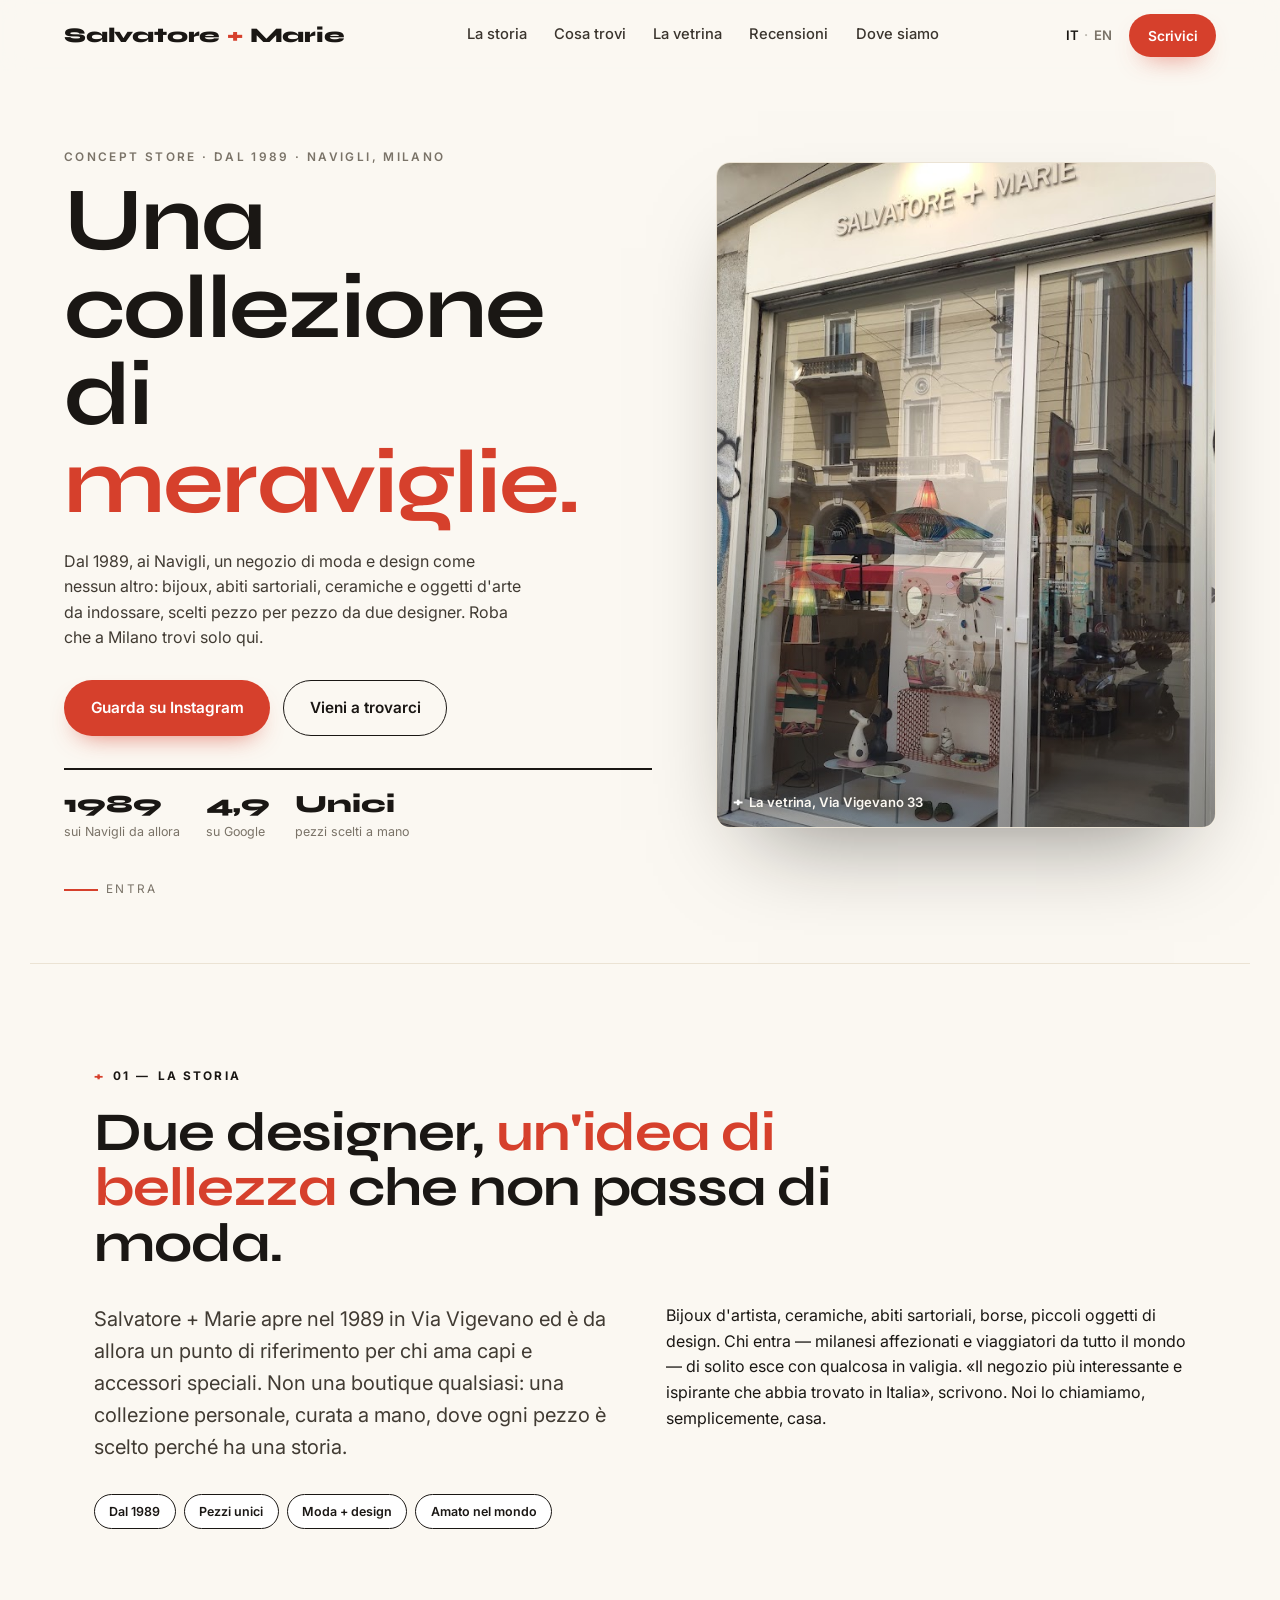
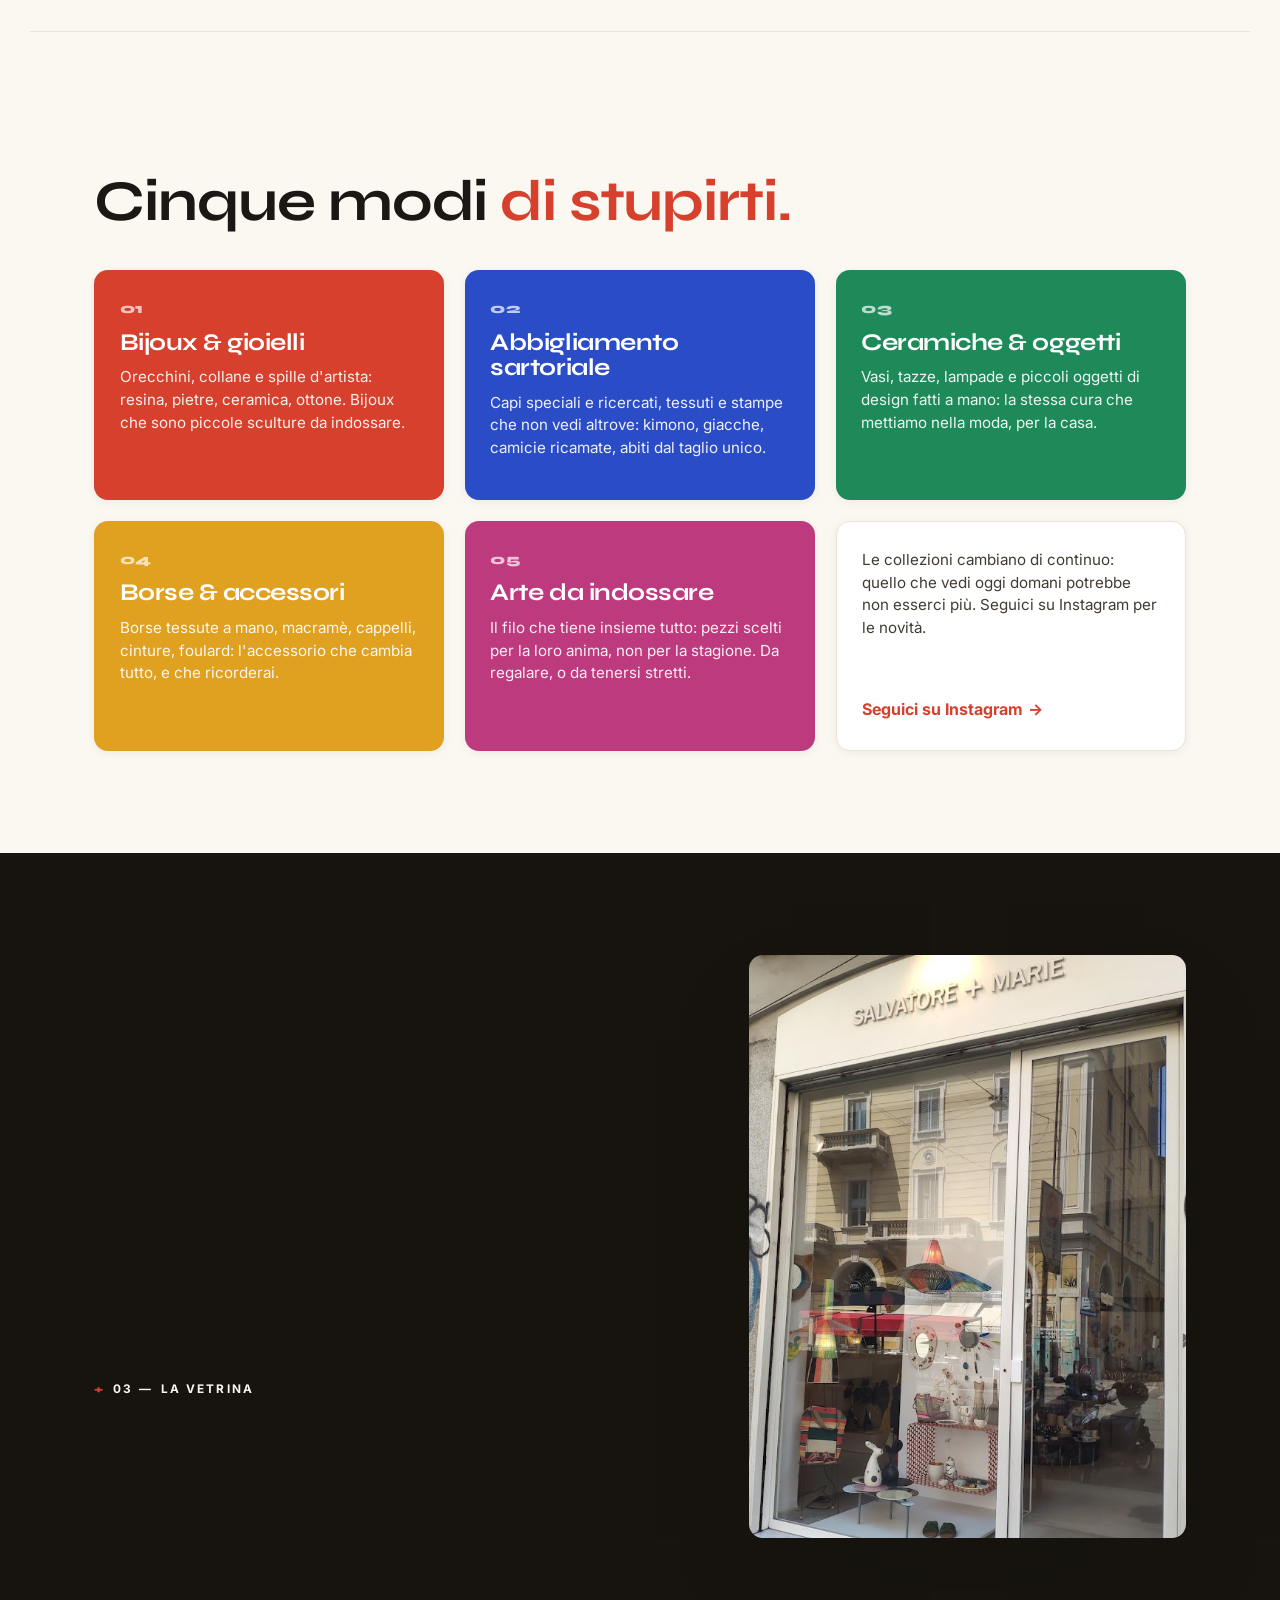
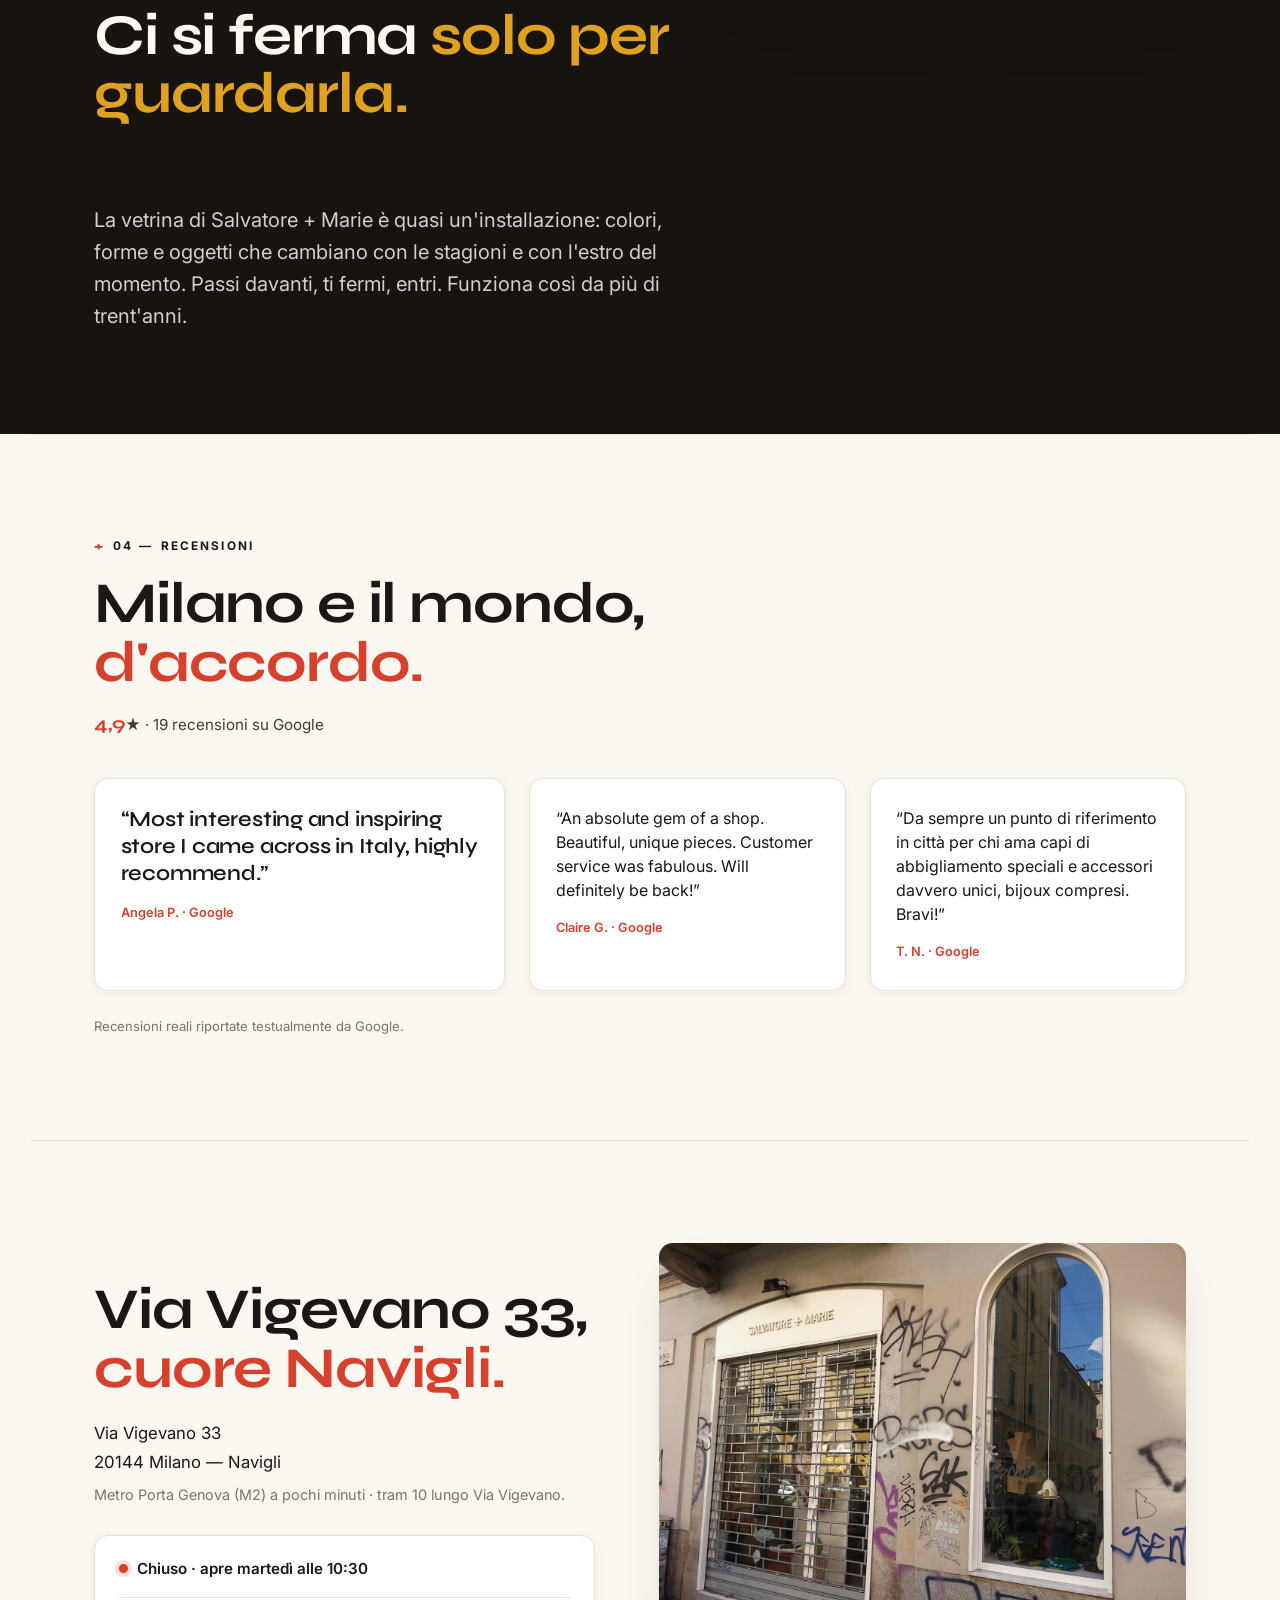
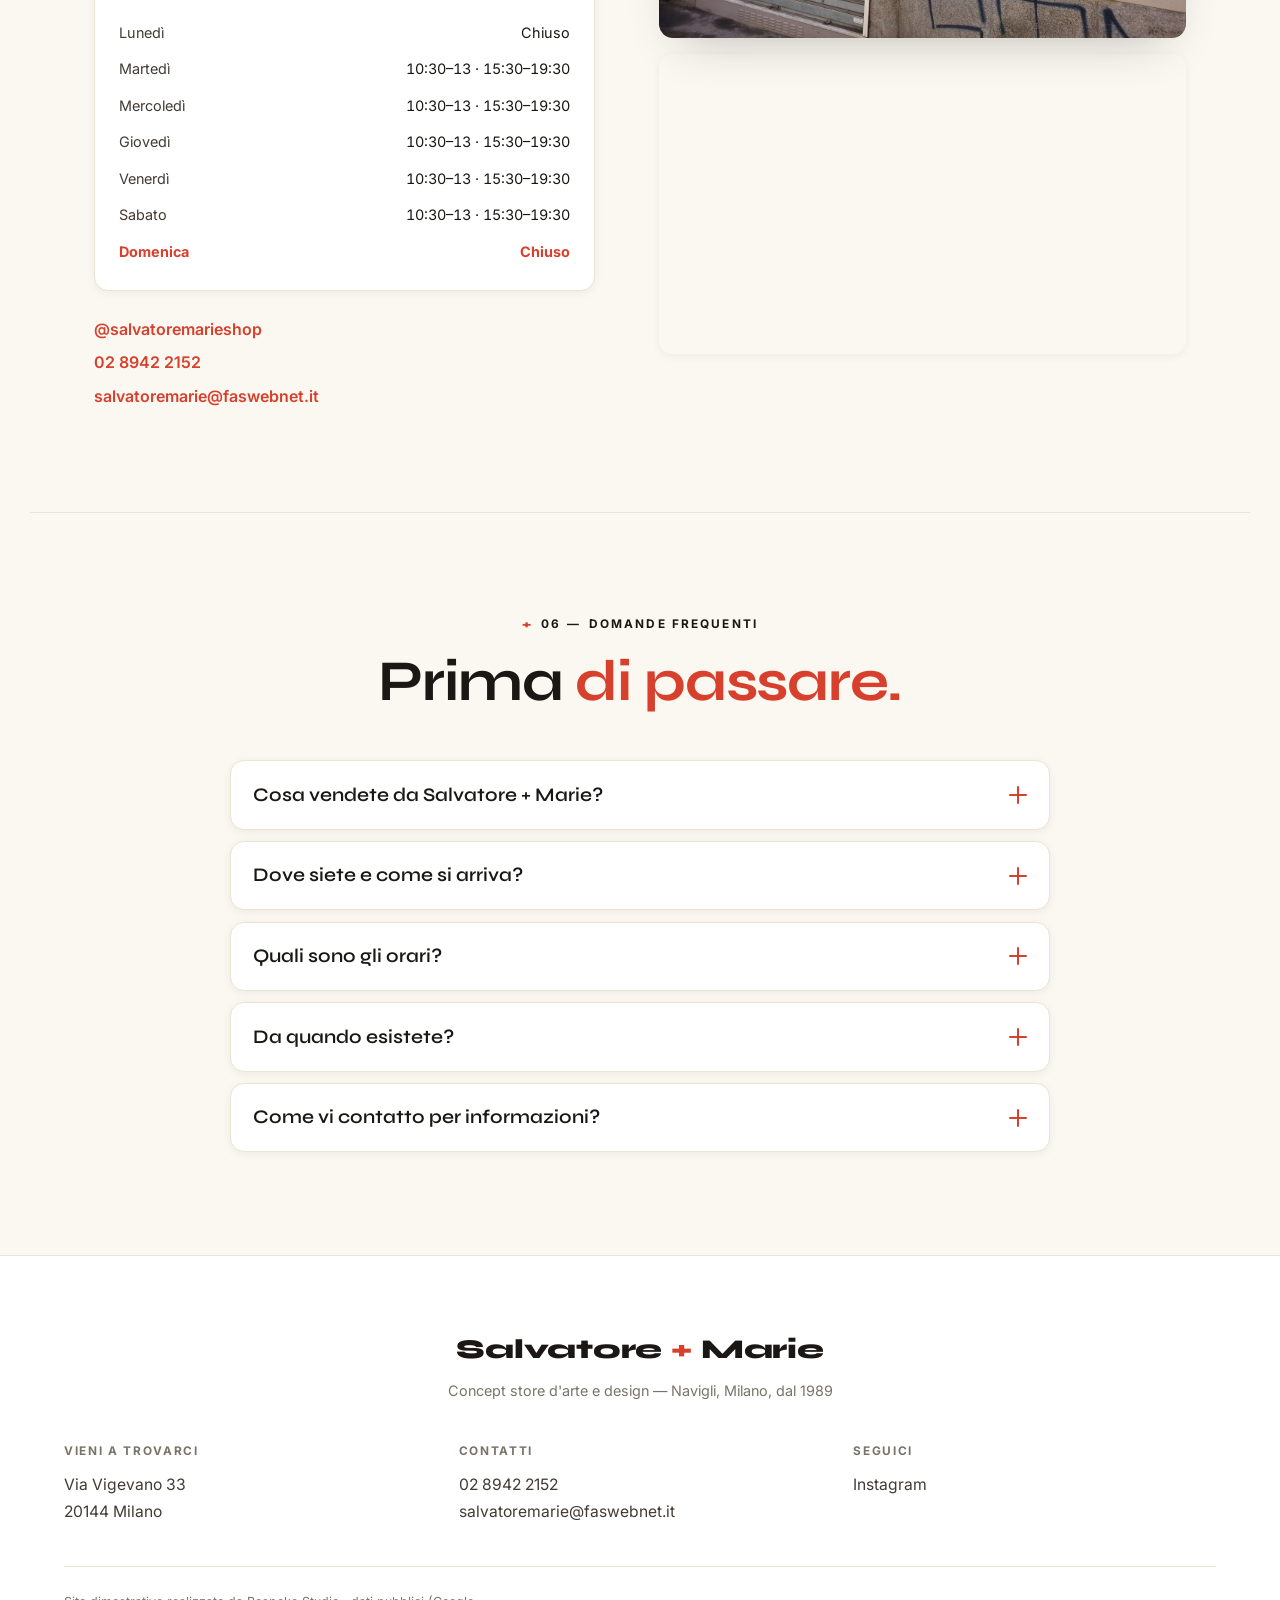
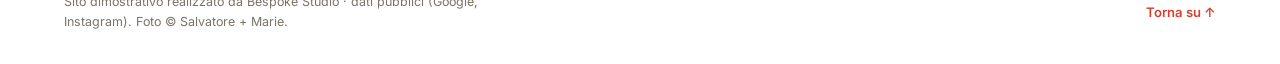
==== index.html @ 1cb835bd "Salvatore + Marie — sito vetrina 'Una collezione di meraviglie' Concept store d'arte e design ai Nav" ====
<!DOCTYPE html>
<html lang="it" class="no-js">
<head>
<meta charset="utf-8">
<meta name="viewport" content="width=device-width, initial-scale=1">
<title>Salvatore + Marie — Concept store d'arte e design ai Navigli, Milano dal 1989</title>
<meta name="description" content="Salvatore + Marie: dal 1989 il concept store dei Navigli, in Via Vigevano 33 a Milano. Bijoux, abbigliamento sartoriale, ceramiche, borse e oggetti d'arte da indossare, scelti da due designer. 4,9★ su Google. Vieni a trovarci.">
<meta name="theme-color" content="#D6402C">
<link rel="canonical" href="https://rotenzark.github.io/salvatore-marie/">

<meta property="og:type" content="business.business">
<meta property="og:site_name" content="Salvatore + Marie">
<meta property="og:title" content="Salvatore + Marie — una collezione di meraviglie, dal 1989">
<meta property="og:description" content="Concept store d'arte e design ai Navigli di Milano. Bijoux, abbigliamento, ceramiche e oggetti da indossare, scelti da due designer.">
<meta property="og:locale" content="it_IT">
<meta property="og:url" content="https://rotenzark.github.io/salvatore-marie/">
<meta property="og:image" content="https://rotenzark.github.io/salvatore-marie/img/og-image.jpg">
<meta property="og:image:width" content="1200">
<meta property="og:image:height" content="630">
<meta name="twitter:card" content="summary_large_image">
<meta name="twitter:title" content="Salvatore + Marie — una collezione di meraviglie, dal 1989">
<meta name="twitter:description" content="Concept store d'arte e design ai Navigli di Milano. Bijoux, abbigliamento, ceramiche e oggetti da indossare.">
<meta name="twitter:image" content="https://rotenzark.github.io/salvatore-marie/img/og-image.jpg">

<link rel="icon" href="favicon.svg" type="image/svg+xml">
<link rel="icon" href="favicon-32.png" sizes="32x32" type="image/png">
<link rel="apple-touch-icon" href="apple-touch-icon.png">

<link rel="preconnect" href="https://fonts.googleapis.com">
<link rel="preconnect" href="https://fonts.gstatic.com" crossorigin>
<link href="https://fonts.googleapis.com/css2?family=Syne:wght@500;600;700;800&family=Inter:wght@400;500;600;700&display=swap" rel="stylesheet">

<link rel="stylesheet" href="css/styles.css?v=1">
<script>document.documentElement.className = document.documentElement.className.replace('no-js','js');</script>

<script type="application/ld+json">
{
  "@context": "https://schema.org",
  "@type": "Store",
  "name": "Salvatore + Marie",
  "description": "Concept store d'arte e design ai Navigli di Milano dal 1989: bijoux, abbigliamento sartoriale, ceramiche, borse e oggetti d'arte da indossare.",
  "image": "https://rotenzark.github.io/salvatore-marie/img/og-image.jpg",
  "url": "https://rotenzark.github.io/salvatore-marie/",
  "telephone": "+39 02 8942 2152",
  "email": "salvatoremarie@faswebnet.it",
  "priceRange": "€€-€€€",
  "foundingDate": "1989",
  "address": {
    "@type": "PostalAddress",
    "streetAddress": "Via Vigevano 33",
    "addressLocality": "Milano",
    "postalCode": "20144",
    "addressCountry": "IT"
  },
  "geo": { "@type": "GeoCoordinates", "latitude": 45.4529928, "longitude": 9.1721063 },
  "areaServed": "Navigli, Milano",
  "sameAs": ["https://www.instagram.com/salvatoremarieshop/"],
  "aggregateRating": { "@type": "AggregateRating", "ratingValue": "4.9", "reviewCount": "19", "bestRating": "5" },
  "openingHoursSpecification": [
    { "@type": "OpeningHoursSpecification", "dayOfWeek": ["Tuesday","Wednesday","Thursday","Friday","Saturday"], "opens": "10:30", "closes": "13:00" },
    { "@type": "OpeningHoursSpecification", "dayOfWeek": ["Tuesday","Wednesday","Thursday","Friday","Saturday"], "opens": "15:30", "closes": "19:30" }
  ]
}
</script>
<script type="application/ld+json">
{
  "@context": "https://schema.org",
  "@type": "FAQPage",
  "mainEntity": [
    { "@type": "Question", "name": "Cosa vendete da Salvatore + Marie?", "acceptedAnswer": { "@type": "Answer", "text": "Bijoux e gioielli artigianali, abbigliamento sartoriale, ceramiche e oggetti di design, borse e accessori: pezzi speciali e unici, scelti da due designer. Un negozio di moda e design, non una catena." } },
    { "@type": "Question", "name": "Dove siete e come si arriva?", "acceptedAnswer": { "@type": "Answer", "text": "Via Vigevano 33, ai Navigli (20144 Milano). Metro Porta Genova (M2) a pochi minuti e tram 10 lungo Via Vigevano." } },
    { "@type": "Question", "name": "Quali sono gli orari?", "acceptedAnswer": { "@type": "Answer", "text": "Da martedì a sabato: 10:30–13:00 e 15:30–19:30. Lunedì e domenica chiuso." } },
    { "@type": "Question", "name": "Da quando esistete?", "acceptedAnswer": { "@type": "Answer", "text": "Dal 1989: siamo un punto di riferimento dei Navigli per chi cerca capi e accessori davvero unici." } },
    { "@type": "Question", "name": "Come vi contatto per informazioni?", "acceptedAnswer": { "@type": "Answer", "text": "Il modo più veloce è scriverci in DM su Instagram (@salvatoremarieshop). Puoi anche chiamarci allo 02 8942 2152 negli orari di apertura o scrivere a salvatoremarie@faswebnet.it." } }
  ]
}
</script>
</head>
<body>

<!-- ░░ INTRO ░░ -->
<div id="intro" aria-hidden="true">
  <div class="intro__bloom"></div>
  <div class="intro__mark">
    <span class="intro__plus">+</span>
    <span class="intro__word">Salvatore <span>+</span> Marie</span>
    <span class="intro__tag">dal 1989 · Navigli</span>
  </div>
</div>

<!-- ░░ HEADER ░░ -->
<header class="site-head" id="top">
  <a class="brand" href="#top" aria-label="Salvatore + Marie — home">
    <span class="brand__word">Salvatore <span class="plus">+</span> Marie</span>
  </a>
  <nav class="nav" aria-label="Navigazione principale">
    <a href="#storia" data-i18n="nav.story">La storia</a>
    <a href="#trovi" data-i18n="nav.find">Cosa trovi</a>
    <a href="#vetrina" data-i18n="nav.window">La vetrina</a>
    <a href="#recensioni" data-i18n="nav.reviews">Recensioni</a>
    <a href="#dove" data-i18n="nav.where">Dove siamo</a>
  </nav>
  <div class="head-actions">
    <button class="lang" id="lang" type="button" aria-label="Cambia lingua / Switch language">
      <span class="lang__it is-on">IT</span><span class="lang__sep">·</span><span class="lang__en">EN</span>
    </button>
    <a class="btn btn--solid btn--sm" href="https://www.instagram.com/salvatoremarieshop/" target="_blank" rel="noopener" data-i18n="cta.dm">Scrivici</a>
    <button class="burger" id="burger" type="button" aria-label="Apri menu" aria-expanded="false" aria-controls="mobile-nav"><span></span><span></span></button>
  </div>
</header>

<div class="mobile-nav" id="mobile-nav" hidden>
  <a href="#storia" data-i18n="nav.story">La storia</a>
  <a href="#trovi" data-i18n="nav.find">Cosa trovi</a>
  <a href="#vetrina" data-i18n="nav.window">La vetrina</a>
  <a href="#recensioni" data-i18n="nav.reviews">Recensioni</a>
  <a href="#dove" data-i18n="nav.where">Dove siamo</a>
  <a href="#faq" data-i18n="nav.faq">Domande frequenti</a>
  <a class="btn btn--solid" href="https://www.instagram.com/salvatoremarieshop/" target="_blank" rel="noopener" data-i18n="cta.dmFull">Scrivici in DM</a>
</div>

<main>
  <!-- ░░ HERO ░░ -->
  <section class="hero" id="hero">
    <div class="hero__inner">
      <div class="hero__copy">
        <p class="eyebrow reveal"><span data-i18n="hero.eyebrow">Concept store · dal 1989 · Navigli, Milano</span></p>
        <h1 class="hero__title reveal">
          <span data-i18n="hero.t1">Una collezione</span><br>
          <span data-i18n="hero.t2">di</span> <em data-i18n="hero.t3">meraviglie.</em>
        </h1>
        <p class="hero__lead reveal" data-i18n="hero.lead">Dal 1989, ai Navigli, un negozio di moda e design come nessun altro: bijoux, abiti sartoriali, ceramiche e oggetti d'arte da indossare, scelti pezzo per pezzo da due designer. Roba che a Milano trovi solo qui.</p>
        <div class="hero__cta reveal">
          <a class="btn btn--solid" href="https://www.instagram.com/salvatoremarieshop/" target="_blank" rel="noopener" data-i18n="cta.instagram">Guarda su Instagram</a>
          <a class="btn btn--ghost" href="#dove" data-i18n="cta.visit">Vieni a trovarci</a>
        </div>
        <ul class="hero__meta reveal">
          <li><strong>1989</strong><span data-i18n="hero.m1">sui Navigli da allora</span></li>
          <li><strong>4,9</strong><span data-i18n="hero.m2">su Google</span></li>
          <li><strong data-i18n="hero.m3s">Unici</strong><span data-i18n="hero.m3">pezzi scelti a mano</span></li>
        </ul>
      </div>
      <figure class="hero__figure reveal">
        <img src="img/shop/vetrina.jpg" width="602" height="1024" alt="La vetrina di Salvatore + Marie: paralumi arcobaleno, ceramiche, borse e oggetti colorati" fetchpriority="high">
        <figcaption class="hero__tag" aria-hidden="true"><span class="plus">+</span> <span data-i18n="hero.cap">La vetrina, Via Vigevano 33</span></figcaption>
      </figure>
    </div>
    <a class="hero__scroll" href="#storia" aria-hidden="true"><span data-i18n="hero.scroll">Entra</span></a>
  </section>

  <!-- ░░ STORIA ░░ -->
  <section class="story" id="storia">
    <p class="section-index reveal"><span class="plus">+</span> 01 — <span data-i18n="story.kicker">La storia</span></p>
    <h2 class="story__big reveal"><span data-i18n="story.t1">Due designer,</span> <em data-i18n="story.t2">un'idea di bellezza</em> <span data-i18n="story.t3">che non passa di moda.</span></h2>
    <div class="story__cols">
      <p class="reveal lead" data-i18n="story.p1">Salvatore + Marie apre nel 1989 in Via Vigevano ed è da allora un punto di riferimento per chi ama capi e accessori speciali. Non una boutique qualsiasi: una collezione personale, curata a mano, dove ogni pezzo è scelto perché ha una storia.</p>
      <p class="reveal" data-i18n="story.p2">Bijoux d'artista, ceramiche, abiti sartoriali, borse, piccoli oggetti di design. Chi entra — milanesi affezionati e viaggiatori da tutto il mondo — di solito esce con qualcosa in valigia. «Il negozio più interessante e ispirante che abbia trovato in Italia», scrivono. Noi lo chiamiamo, semplicemente, casa.</p>
    </div>
    <ul class="badges reveal">
      <li data-i18n="story.b1">Dal 1989</li>
      <li data-i18n="story.b2">Pezzi unici</li>
      <li data-i18n="story.b3">Moda + design</li>
      <li data-i18n="story.b4">Amato nel mondo</li>
    </ul>
  </section>

  <!-- ░░ COSA TROVI ░░ -->
  <section class="find" id="trovi">
    <div class="find__head">
      <p class="section-index reveal"><span class="plus">+</span> 02 — <span data-i18n="find.kicker">Cosa trovi</span></p>
      <h2 class="reveal"><span data-i18n="find.t1">Cinque modi</span> <em data-i18n="find.t2">di stupirti.</em></h2>
    </div>
    <div class="cards">
      <article class="card card--red reveal"><span class="card__no">01</span><h3 data-i18n="find.c1t">Bijoux &amp; gioielli</h3><p data-i18n="find.c1d">Orecchini, collane e spille d'artista: resina, pietre, ceramica, ottone. Bijoux che sono piccole sculture da indossare.</p></article>
      <article class="card card--cobalt reveal"><span class="card__no">02</span><h3 data-i18n="find.c2t">Abbigliamento sartoriale</h3><p data-i18n="find.c2d">Capi speciali e ricercati, tessuti e stampe che non vedi altrove: kimono, giacche, camicie ricamate, abiti dal taglio unico.</p></article>
      <article class="card card--emerald reveal"><span class="card__no">03</span><h3 data-i18n="find.c3t">Ceramiche &amp; oggetti</h3><p data-i18n="find.c3d">Vasi, tazze, lampade e piccoli oggetti di design fatti a mano: la stessa cura che mettiamo nella moda, per la casa.</p></article>
      <article class="card card--marigold reveal"><span class="card__no">04</span><h3 data-i18n="find.c4t">Borse &amp; accessori</h3><p data-i18n="find.c4d">Borse tessute a mano, macramè, cappelli, cinture, foulard: l'accessorio che cambia tutto, e che ricorderai.</p></article>
      <article class="card card--magenta reveal"><span class="card__no">05</span><h3 data-i18n="find.c5t">Arte da indossare</h3><p data-i18n="find.c5d">Il filo che tiene insieme tutto: pezzi scelti per la loro anima, non per la stagione. Da regalare, o da tenersi stretti.</p></article>
      <article class="card card--note reveal"><p data-i18n="find.note">Le collezioni cambiano di continuo: quello che vedi oggi domani potrebbe non esserci più. Seguici su Instagram per le novità.</p><a class="card__link" href="https://www.instagram.com/salvatoremarieshop/" target="_blank" rel="noopener"><span data-i18n="find.follow">Seguici su Instagram</span> <span aria-hidden="true">→</span></a></article>
    </div>
  </section>

  <!-- ░░ LA VETRINA ░░ -->
  <section class="window" id="vetrina">
    <div class="window__inner">
      <div class="window__glow" aria-hidden="true"></div>
      <p class="section-index on-dark reveal"><span class="plus">+</span> 03 — <span data-i18n="win.kicker">La vetrina</span></p>
      <h2 class="reveal"><span data-i18n="win.t1">Ci si ferma</span> <em data-i18n="win.t2">solo per guardarla.</em></h2>
      <p class="reveal lead" data-i18n="win.lead">La vetrina di Salvatore + Marie è quasi un'installazione: colori, forme e oggetti che cambiano con le stagioni e con l'estro del momento. Passi davanti, ti fermi, entri. Funziona così da più di trent'anni.</p>
      <figure class="window__figure reveal">
        <img src="img/shop/vetrina.jpg" width="602" height="1024" alt="La vetrina colorata di Salvatore + Marie con paralumi, ceramiche e borse" loading="lazy">
      </figure>
    </div>
  </section>

  <!-- ░░ RECENSIONI ░░ -->
  <section class="reviews" id="recensioni">
    <div class="reviews__head">
      <p class="section-index reveal"><span class="plus">+</span> 04 — <span data-i18n="rev.kicker">Recensioni</span></p>
      <h2 class="reveal"><span data-i18n="rev.t1">Milano e il mondo,</span> <em data-i18n="rev.t2">d'accordo.</em></h2>
      <div class="reviews__score reveal"><span class="score"><strong>4,9</strong>★ · <span data-i18n="rev.gg">19 recensioni su Google</span></span></div>
    </div>
    <div class="reviews__grid">
      <blockquote class="rev rev--big reveal"><p data-i18n="rev.1">“Most interesting and inspiring store I came across in Italy, highly recommend.”</p><cite>Angela P. · <span data-i18n="src.google">Google</span></cite></blockquote>
      <blockquote class="rev reveal"><p data-i18n="rev.2">“An absolute gem of a shop. Beautiful, unique pieces. Customer service was fabulous. Will definitely be back!”</p><cite>Claire G. · <span data-i18n="src.google">Google</span></cite></blockquote>
      <blockquote class="rev reveal"><p data-i18n="rev.3">“Da sempre un punto di riferimento in città per chi ama capi di abbigliamento speciali e accessori davvero unici, bijoux compresi. Bravi!”</p><cite>T. N. · <span data-i18n="src.google">Google</span></cite></blockquote>
    </div>
    <p class="reviews__note reveal" data-i18n="rev.note">Recensioni reali riportate testualmente da Google.</p>
  </section>

  <!-- ░░ DOVE / ORARI ░░ -->
  <section class="where" id="dove">
    <div class="where__grid">
      <div class="where__info">
        <p class="section-index reveal"><span class="plus">+</span> 05 — <span data-i18n="where.kicker">Dove siamo</span></p>
        <h2 class="reveal"><span data-i18n="where.t1">Via Vigevano 33,</span> <em data-i18n="where.t2">cuore Navigli.</em></h2>
        <address class="where__addr reveal">
          <span class="addr__line">Via Vigevano 33</span>
          <span class="addr__line">20144 Milano — <span data-i18n="where.zone">Navigli</span></span>
          <span class="addr__line addr__hint" data-i18n="where.metro">Metro Porta Genova (M2) a pochi minuti · tram 10 lungo Via Vigevano.</span>
        </address>
        <div class="hours reveal" id="hours">
          <div class="hours__now" id="hours-now" aria-live="polite"><span class="dot"></span><span id="hours-status" data-i18n="where.checking">Controllo orari…</span></div>
          <table class="hours__table"><tbody>
            <tr data-day="1"><th data-i18n="day.mon">Lunedì</th><td data-i18n="where.closed">Chiuso</td></tr>
            <tr data-day="2"><th data-i18n="day.tue">Martedì</th><td>10:30–13 · 15:30–19:30</td></tr>
            <tr data-day="3"><th data-i18n="day.wed">Mercoledì</th><td>10:30–13 · 15:30–19:30</td></tr>
            <tr data-day="4"><th data-i18n="day.thu">Giovedì</th><td>10:30–13 · 15:30–19:30</td></tr>
            <tr data-day="5"><th data-i18n="day.fri">Venerdì</th><td>10:30–13 · 15:30–19:30</td></tr>
            <tr data-day="6"><th data-i18n="day.sat">Sabato</th><td>10:30–13 · 15:30–19:30</td></tr>
            <tr data-day="0"><th data-i18n="day.sun">Domenica</th><td data-i18n="where.closed">Chiuso</td></tr>
          </tbody></table>
        </div>
        <div class="where__contacts reveal">
          <a href="https://www.instagram.com/salvatoremarieshop/" target="_blank" rel="noopener">@salvatoremarieshop</a>
          <a href="tel:+390289422152">02 8942 2152</a>
          <a href="mailto:salvatoremarie@faswebnet.it">salvatoremarie@faswebnet.it</a>
        </div>
      </div>
      <div class="where__map reveal">
        <figure class="where__facade">
          <img src="img/shop/facciata.jpg" width="1050" height="788" alt="La facciata di Salvatore + Marie in Via Vigevano 33, ai Navigli" loading="lazy">
        </figure>
        <iframe title="Mappa — Salvatore + Marie, Via Vigevano 33, Milano" src="https://www.google.com/maps?q=Via%20Vigevano%2033,%2020144%20Milano&output=embed" loading="lazy" referrerpolicy="no-referrer-when-downgrade"></iframe>
      </div>
    </div>
  </section>

  <!-- ░░ FAQ ░░ -->
  <section class="faq" id="faq">
    <div class="faq__head">
      <p class="section-index reveal"><span class="plus">+</span> 06 — <span data-i18n="faq.kicker">Domande frequenti</span></p>
      <h2 class="reveal"><span data-i18n="faq.t1">Prima</span> <em data-i18n="faq.t2">di passare.</em></h2>
    </div>
    <div class="faq__list">
      <details class="faq__item reveal"><summary><span data-i18n="faq.q1">Cosa vendete da Salvatore + Marie?</span><span class="faq__mark" aria-hidden="true"></span></summary><div class="faq__a"><p data-i18n="faq.a1">Bijoux e gioielli artigianali, abbigliamento sartoriale, ceramiche e oggetti di design, borse e accessori: pezzi speciali e unici, scelti da due designer. Un negozio di moda e design, non una catena.</p></div></details>
      <details class="faq__item reveal"><summary><span data-i18n="faq.q2">Dove siete e come si arriva?</span><span class="faq__mark" aria-hidden="true"></span></summary><div class="faq__a"><p data-i18n="faq.a2">Via Vigevano 33, ai Navigli. Metro Porta Genova (M2) a pochi minuti e tram 10 lungo Via Vigevano.</p></div></details>
      <details class="faq__item reveal"><summary><span data-i18n="faq.q3">Quali sono gli orari?</span><span class="faq__mark" aria-hidden="true"></span></summary><div class="faq__a"><p data-i18n="faq.a3">Da martedì a sabato: 10:30–13:00 e 15:30–19:30. Lunedì e domenica chiuso.</p></div></details>
      <details class="faq__item reveal"><summary><span data-i18n="faq.q4">Da quando esistete?</span><span class="faq__mark" aria-hidden="true"></span></summary><div class="faq__a"><p data-i18n="faq.a4">Dal 1989: siamo un punto di riferimento dei Navigli per chi cerca capi e accessori davvero unici.</p></div></details>
      <details class="faq__item reveal"><summary><span data-i18n="faq.q5">Come vi contatto per informazioni?</span><span class="faq__mark" aria-hidden="true"></span></summary><div class="faq__a"><p data-i18n="faq.a5">Il modo più veloce è scriverci in DM su Instagram (@salvatoremarieshop). Puoi anche chiamarci allo 02 8942 2152 negli orari di apertura o scrivere a salvatoremarie@faswebnet.it.</p></div></details>
    </div>
  </section>
</main>

<!-- ░░ FOOTER ░░ -->
<footer class="site-foot">
  <div class="foot__top">
    <a class="brand brand--foot" href="#top" aria-label="Salvatore + Marie — torna su"><span class="brand__word">Salvatore <span class="plus">+</span> Marie</span></a>
    <p class="foot__tag" data-i18n="foot.tag">Concept store d'arte e design — Navigli, Milano, dal 1989</p>
  </div>
  <div class="foot__cols">
    <div class="foot__col"><h4 data-i18n="foot.visit">Vieni a trovarci</h4><p>Via Vigevano 33<br>20144 Milano</p></div>
    <div class="foot__col"><h4 data-i18n="foot.contact">Contatti</h4><p><a href="tel:+390289422152">02 8942 2152</a><br><a href="mailto:salvatoremarie@faswebnet.it">salvatoremarie@faswebnet.it</a></p></div>
    <div class="foot__col"><h4 data-i18n="foot.follow">Seguici</h4><p><a href="https://www.instagram.com/salvatoremarieshop/" target="_blank" rel="noopener">Instagram</a></p></div>
  </div>
  <div class="foot__base">
    <p data-i18n="foot.demo">Sito dimostrativo realizzato da Bespoke Studio · dati pubblici (Google, Instagram). Foto © Salvatore + Marie.</p>
    <a href="#top" class="foot__up" data-i18n="foot.up">Torna su ↑</a>
  </div>
</footer>

<div class="action-bar" aria-label="Azioni rapide">
  <a href="tel:+390289422152" data-i18n="bar.call">Chiama</a>
  <a href="https://www.instagram.com/salvatoremarieshop/" target="_blank" rel="noopener" data-i18n="bar.ig">Instagram</a>
  <a class="action-bar__book" href="#dove" data-i18n="bar.where">Dove siamo</a>
</div>

<script src="js/main.js?v=1"></script>
</body>
</html>
---- css/styles.css ----
/* ============================================================
   SALVATORE + MARIE — "Una collezione di meraviglie"
   Galleria contemporanea · bianco + rosso brand + multicolore
   Syne / Inter · motivo "+"
   ============================================================ */

*,*::before,*::after{box-sizing:border-box}
html{-webkit-text-size-adjust:100%}
body,h1,h2,h3,h4,p,figure,blockquote,ul,address{margin:0}
ul{list-style:none;padding:0}
a{color:inherit;text-decoration:none}
img{max-width:100%;height:auto;display:block}
button{font:inherit;color:inherit;background:none;border:0;cursor:pointer}
address{font-style:normal}
table{border-collapse:collapse;width:100%}

:root{
  --paper:#FBF8F2;
  --white:#FFFFFF;
  --ink:#1A1714;
  --red:#D6402C;
  --cobalt:#2B4CC7;
  --emerald:#1E8A5A;
  --marigold:#E0A020;
  --magenta:#BE3A7E;
  --night:#17140F;
  --muted:#7A7368;
  --line:#EBE3D4;
  --line-2:#DDD4C2;

  --shadow-s:0 2px 10px rgba(26,23,20,.06);
  --shadow-m:0 20px 46px -22px rgba(26,23,20,.30);
  --shadow-l:0 44px 92px -42px rgba(20,17,12,.5);

  --f-display:"Syne",-apple-system,BlinkMacSystemFont,"Segoe UI",sans-serif;
  --f-sans:"Inter",-apple-system,BlinkMacSystemFont,"Segoe UI",Roboto,sans-serif;

  --wrap:1220px;
  --gutter:clamp(1.15rem,5vw,4.5rem);
  --radius:14px;
}

html{scroll-behavior:smooth}
@media (prefers-reduced-motion:reduce){html{scroll-behavior:auto}}
body{font-family:var(--f-sans);color:var(--ink);background:var(--paper);line-height:1.6;-webkit-font-smoothing:antialiased;overflow-x:hidden}
body.nav-open{overflow:hidden}

h1,h2,h3{font-family:var(--f-display);font-weight:700;line-height:1.02;letter-spacing:-.02em}
h2{font-size:clamp(2rem,4.8vw,3.6rem)}
h2 em{font-style:normal;color:var(--red)}
.lead{font-size:clamp(1.05rem,1.6vw,1.26rem);color:#413B33;line-height:1.58;max-width:58ch}
.eyebrow{font-size:.74rem;letter-spacing:.2em;text-transform:uppercase;color:var(--muted);font-weight:600}
.section-index{display:flex;align-items:center;gap:.5rem;font-size:.74rem;letter-spacing:.18em;text-transform:uppercase;color:var(--ink);font-weight:700;margin-bottom:1.2rem}
.section-index.on-dark{color:var(--paper)}
.plus{color:var(--red);font-weight:800;font-family:var(--f-display)}

/* ---------- Buttons ---------- */
.btn{--bg:var(--red);--fg:#fff;display:inline-flex;align-items:center;justify-content:center;gap:.5rem;
  padding:.92rem 1.6rem;border-radius:100px;font-family:var(--f-sans);font-weight:600;font-size:.96rem;
  background:var(--bg);color:var(--fg);border:1px solid transparent;position:relative;overflow:hidden;
  transition:transform .35s cubic-bezier(.2,.7,.2,1),box-shadow .35s,background .3s,color .3s;will-change:transform}
.btn::after{content:"";position:absolute;inset:0;background:linear-gradient(115deg,transparent 30%,rgba(255,255,255,.4) 50%,transparent 70%);transform:translateX(-130%);transition:transform .7s ease}
.btn:hover{transform:translateY(-2px);box-shadow:var(--shadow-m)}
.btn:hover::after{transform:translateX(130%)}
.btn:focus-visible{outline:2px solid var(--ink);outline-offset:3px}
.btn--solid{--bg:var(--red);--fg:#fff;box-shadow:0 12px 26px -14px rgba(214,64,44,.75)}
.btn--ghost{--bg:transparent;--fg:var(--ink);border-color:var(--ink)}
.btn--ghost:hover{background:var(--ink);color:var(--paper)}
.btn--light{--bg:var(--paper);--fg:var(--ink)}
.btn--sm{padding:.6rem 1.1rem;font-size:.86rem}

/* ============================================================ INTRO */
#intro{position:fixed;inset:0;z-index:1000;display:flex;align-items:center;justify-content:center;background:var(--paper)}
.intro__bloom{position:absolute;width:60vmax;height:60vmax;border-radius:50%;
  background:conic-gradient(from 0deg,var(--red),var(--marigold),var(--emerald),var(--cobalt),var(--magenta),var(--red));
  filter:blur(70px);opacity:0;animation:bloom 2.4s ease forwards}
.intro__mark{position:relative;text-align:center;color:var(--ink);opacity:0;animation:markIn .9s ease .5s forwards}
.intro__plus{display:block;font-family:var(--f-display);font-weight:800;font-size:2.4rem;color:var(--red);line-height:1;margin-bottom:.3rem}
.intro__word{display:block;font-family:var(--f-display);font-size:clamp(2.2rem,7vw,4.2rem);font-weight:800;line-height:1}
.intro__word span{color:var(--red)}
.intro__tag{display:block;margin-top:.6rem;font-size:.76rem;letter-spacing:.36em;text-transform:uppercase;color:var(--muted)}
@keyframes bloom{0%{opacity:0;transform:scale(.5) rotate(0)}35%{opacity:.5}100%{opacity:.22;transform:scale(1.3) rotate(60deg)}}
@keyframes markIn{from{opacity:0;transform:translateY(12px)}to{opacity:1;transform:none}}
html.intro-done #intro{opacity:0;visibility:hidden;transition:opacity .6s ease,visibility .6s}
html.no-js #intro,html.reduce-motion #intro{display:none}

/* ============================================================ HEADER */
.site-head{position:sticky;top:0;z-index:100;display:flex;align-items:center;justify-content:space-between;gap:1rem;
  padding:.85rem var(--gutter);background:rgba(251,248,242,.82);backdrop-filter:blur(14px);
  border-bottom:1px solid transparent;transition:border-color .3s,box-shadow .3s}
.site-head.scrolled{border-color:var(--line);box-shadow:var(--shadow-s)}
.brand__word{font-family:var(--f-display);font-weight:800;font-size:1.3rem;letter-spacing:-.01em}
.brand__word .plus{margin:0 .05em}
.nav{display:flex;gap:1.7rem}
.nav a{font-size:.92rem;font-weight:500;color:#3B352E;position:relative;padding:.2rem 0}
.nav a::after{content:"";position:absolute;left:0;bottom:-2px;width:0;height:2px;background:var(--red);transition:width .3s}
.nav a:hover{color:var(--ink)}.nav a:hover::after{width:100%}
.head-actions{display:flex;align-items:center;gap:.7rem}
.lang{font-size:.82rem;font-weight:600;letter-spacing:.05em;color:var(--muted);display:inline-flex;gap:.28rem;padding:.35rem .3rem}
.lang .is-on{color:var(--ink)}.lang__sep{opacity:.5}
.burger{display:none;width:40px;height:40px;flex-direction:column;justify-content:center;align-items:center;gap:5px}
.burger span{width:22px;height:2px;background:var(--ink);transition:transform .3s,opacity .3s}
.burger[aria-expanded="true"] span:first-child{transform:translateY(3.5px) rotate(45deg)}
.burger[aria-expanded="true"] span:last-child{transform:translateY(-3.5px) rotate(-45deg)}
.mobile-nav{position:fixed;inset:0 0 0 auto;width:min(84vw,360px);z-index:99;background:var(--white);box-shadow:var(--shadow-l);
  display:flex;flex-direction:column;gap:.4rem;padding:5.5rem 2rem 2rem;transform:translateX(100%);transition:transform .4s cubic-bezier(.4,0,.1,1)}
.mobile-nav[hidden]{display:none}
.mobile-nav.open{transform:none}
.mobile-nav a{font-family:var(--f-display);font-size:1.4rem;font-weight:700;padding:.55rem 0;border-bottom:1px solid var(--line)}
.mobile-nav .btn{margin-top:1.2rem;font-family:var(--f-sans);font-size:1rem;color:#fff}

/* ============================================================ HERO */
.hero{position:relative;padding:clamp(2.5rem,6vw,5rem) var(--gutter) clamp(3rem,5vw,5rem);overflow:hidden}
.hero__inner{max-width:var(--wrap);margin:0 auto;display:grid;grid-template-columns:1.08fr .92fr;gap:clamp(2rem,5vw,4.5rem);align-items:center}
.hero__copy{max-width:40rem}
.hero__title{font-size:clamp(2.8rem,7.5vw,5.6rem);margin:.6rem 0 1.3rem;line-height:.98}
.hero__title em{font-style:normal;color:var(--red)}
.hero__lead{color:#413B33;max-width:46ch}
.hero__cta{display:flex;flex-wrap:wrap;gap:.8rem;margin:1.8rem 0 2rem}
.hero__meta{display:flex;flex-wrap:wrap;gap:1.6rem;padding-top:1.4rem;border-top:2px solid var(--ink)}
.hero__meta li{display:flex;flex-direction:column}
.hero__meta strong{font-family:var(--f-display);font-size:1.55rem;font-weight:800;line-height:1;color:var(--ink)}
.hero__meta span{font-size:.78rem;color:var(--muted);margin-top:.3rem;max-width:16ch}
.hero__figure{position:relative;margin:0;border-radius:var(--radius);overflow:hidden;box-shadow:var(--shadow-l);border:1px solid var(--line)}
.hero__figure img{width:100%;aspect-ratio:3/4;object-fit:cover;object-position:center 38%}
.hero__figure::after{content:"";position:absolute;inset:0;background:linear-gradient(0deg,rgba(23,20,15,.35),transparent 55%)}
.hero__tag{position:absolute;left:1rem;bottom:.9rem;z-index:2;display:inline-flex;align-items:center;gap:.4rem;color:var(--paper);font-size:.82rem;font-weight:600;text-shadow:0 1px 8px rgba(0,0,0,.55)}
.hero__tag .plus{color:#fff}
.hero__scroll{display:inline-flex;align-items:center;gap:.5rem;margin-top:2.4rem;font-size:.74rem;letter-spacing:.2em;text-transform:uppercase;color:var(--muted)}
.hero__scroll::before{content:"";width:34px;height:2px;background:var(--red)}

/* ============================================================ SECTION SHELL */
.story,.find,.reviews,.where,.faq{max-width:var(--wrap);margin:0 auto;padding:clamp(4rem,8vw,7rem) var(--gutter)}

/* STORIA */
.story{border-top:1px solid var(--line)}
.story__big{font-size:clamp(1.8rem,4.4vw,3.4rem);max-width:20ch;margin:.2rem 0 2rem}
.story__cols{display:grid;grid-template-columns:1fr 1fr;gap:clamp(1.5rem,4vw,3.5rem)}
.badges{display:flex;flex-wrap:wrap;gap:.5rem;margin-top:2rem}
.badges li{font-size:.78rem;font-weight:600;padding:.4rem .9rem;border-radius:100px;background:var(--white);color:var(--ink);border:1.5px solid var(--ink)}

/* COSA TROVI — colourful cards */
.find{border-top:1px solid var(--line)}
.find__head{margin-bottom:clamp(1.8rem,3vw,2.6rem)}
.find__head h2{margin-top:.2rem}
.cards{display:grid;grid-template-columns:repeat(3,1fr);gap:clamp(.9rem,1.6vw,1.3rem)}
.card{border-radius:var(--radius);padding:1.7rem 1.6rem;color:#fff;min-height:230px;display:flex;flex-direction:column;position:relative;overflow:hidden;box-shadow:var(--shadow-s);transition:transform .4s cubic-bezier(.2,.7,.2,1),box-shadow .4s}
.card:hover{transform:translateY(-4px);box-shadow:var(--shadow-m)}
.card__no{font-family:var(--f-display);font-weight:800;font-size:.9rem;opacity:.7;letter-spacing:.05em}
.card h3{font-size:1.5rem;margin:.6rem 0 .7rem;line-height:1.05}
.card p{font-size:.95rem;line-height:1.5;color:rgba(255,255,255,.92)}
.card--red{background:var(--red)}
.card--cobalt{background:var(--cobalt)}
.card--emerald{background:var(--emerald)}
.card--marigold{background:var(--marigold)}
.card--magenta{background:var(--magenta)}
.card--note{background:var(--white);color:var(--ink);border:1px solid var(--line);justify-content:space-between}
.card--note p{color:#413B33}
.card__link{margin-top:1rem;font-weight:700;color:var(--red);display:inline-flex;gap:.3rem;align-items:center}
.card__link:hover{gap:.55rem}

/* LA VETRINA (dark) */
.window{position:relative;background:var(--night);color:var(--paper);overflow:hidden}
.window__inner{position:relative;z-index:1;max-width:var(--wrap);margin:0 auto;padding:clamp(4rem,8vw,7rem) var(--gutter);
  display:grid;grid-template-columns:1.15fr .85fr;gap:clamp(2rem,5vw,4rem);align-items:center}
.window__glow{position:absolute;inset:0;z-index:0;background:radial-gradient(50% 70% at 15% 20%,rgba(214,64,44,.3),transparent 55%),radial-gradient(50% 70% at 90% 90%,rgba(43,76,199,.28),transparent 55%),radial-gradient(40% 50% at 70% 10%,rgba(224,160,32,.22),transparent 55%)}
.window__inner>*{position:relative;z-index:1}
.window h2{color:var(--paper);margin:.3rem 0 1rem}
.window h2 em{color:var(--marigold)}
.window .lead{color:rgba(251,248,242,.82)}
.window__figure{grid-row:span 2;border-radius:var(--radius);overflow:hidden;box-shadow:var(--shadow-l);margin:0}
.window__figure img{width:100%;aspect-ratio:3/4;object-fit:cover;object-position:center 35%}
@media(min-width:861px){.window__inner{grid-template-rows:auto auto;grid-template-areas:"txt fig" "cta fig"}.window .section-index,.window h2,.window .lead{grid-column:1}.window__figure{grid-area:fig}}

/* RECENSIONI */
.reviews{border-top:1px solid var(--line)}
.reviews__head{max-width:46rem;margin-bottom:clamp(1.8rem,3vw,2.6rem)}
.reviews__head h2{margin-top:.2rem}
.reviews__score{margin-top:1rem}
.score{font-size:.95rem;color:#413B33}
.score strong{font-family:var(--f-display);color:var(--red);font-size:1.2rem}
.reviews__grid{display:grid;grid-template-columns:1.3fr 1fr 1fr;gap:clamp(1rem,2vw,1.5rem)}
.rev{background:var(--white);border:1px solid var(--line);border-radius:var(--radius);padding:1.7rem 1.6rem;box-shadow:var(--shadow-s);position:relative}
.rev p{font-size:1rem;line-height:1.5;color:var(--ink)}
.rev--big p{font-family:var(--f-display);font-weight:600;font-size:1.35rem;line-height:1.25;letter-spacing:-.01em}
.rev cite{display:block;margin-top:1rem;font-style:normal;font-size:.8rem;font-weight:600;color:var(--red)}
.reviews__note{margin-top:1.6rem;font-size:.82rem;color:var(--muted)}

/* DOVE / ORARI */
.where{border-top:1px solid var(--line)}
.where__grid{display:grid;grid-template-columns:1fr 1.05fr;gap:clamp(2rem,5vw,4rem);align-items:start}
.where__info h2{margin:.2rem 0 1.3rem}
.where__addr{display:flex;flex-direction:column;gap:.15rem;margin-bottom:1.8rem;font-size:1.05rem}
.addr__line{color:var(--ink)}
.addr__hint{font-size:.9rem;color:var(--muted);margin-top:.3rem}
.hours{border:1px solid var(--line);border-radius:var(--radius);padding:1.3rem 1.5rem;background:var(--white);box-shadow:var(--shadow-s)}
.hours__now{display:flex;align-items:center;gap:.55rem;font-weight:600;font-size:.95rem;margin-bottom:1rem;padding-bottom:1rem;border-bottom:1px solid var(--line)}
.hours__now .dot{width:9px;height:9px;border-radius:50%;background:var(--muted);flex:none}
.hours__now.is-open .dot{background:var(--emerald);box-shadow:0 0 0 4px rgba(30,138,90,.18)}
.hours__now.is-closed .dot{background:var(--red);box-shadow:0 0 0 4px rgba(214,64,44,.16)}
.hours__table th,.hours__table td{padding:.42rem 0;font-size:.9rem;text-align:left}
.hours__table th{font-weight:400;color:#413B33}
.hours__table td{text-align:right;color:var(--ink);font-variant-numeric:tabular-nums}
.hours__table tr.today th,.hours__table tr.today td{font-weight:700;color:var(--red)}
.where__contacts{display:flex;flex-direction:column;gap:.5rem;margin-top:1.6rem}
.where__contacts a{font-weight:600;color:var(--red);width:fit-content;position:relative}
.where__contacts a::after{content:"→";margin-left:.4rem;opacity:0;transition:opacity .25s,margin .25s}
.where__contacts a:hover::after{opacity:1;margin-left:.6rem}
.where__map{display:flex;flex-direction:column;gap:1rem}
.where__facade{border-radius:var(--radius);overflow:hidden;box-shadow:var(--shadow-m);margin:0}
.where__facade img{width:100%;aspect-ratio:4/3;object-fit:cover}
.where__map iframe{width:100%;height:300px;border:0;border-radius:var(--radius);box-shadow:var(--shadow-s)}

/* FAQ */
.faq{border-top:1px solid var(--line)}
.faq__head{max-width:44rem;margin:0 auto clamp(2rem,4vw,3rem);text-align:center}
.faq__head .section-index{justify-content:center}
.faq__head h2{margin-top:.2rem}
.faq__list{max-width:820px;margin:0 auto;display:flex;flex-direction:column;gap:.7rem}
.faq__item{border:1px solid var(--line);border-radius:14px;background:var(--white);box-shadow:var(--shadow-s);overflow:hidden;transition:border-color .3s,box-shadow .3s}
.faq__item[open]{border-color:var(--red);box-shadow:var(--shadow-m)}
.faq__item summary{list-style:none;cursor:pointer;display:flex;align-items:center;justify-content:space-between;gap:1rem;padding:1.15rem 1.4rem;font-family:var(--f-display);font-weight:600;font-size:clamp(1.02rem,1.5vw,1.2rem);color:var(--ink)}
.faq__item summary::-webkit-details-marker{display:none}
.faq__item summary:hover{color:var(--red)}
.faq__mark{position:relative;flex:none;width:18px;height:18px}
.faq__mark::before,.faq__mark::after{content:"";position:absolute;top:50%;left:0;width:18px;height:2px;margin-top:-1px;background:var(--red);border-radius:2px;transition:transform .3s ease}
.faq__mark::after{transform:rotate(90deg)}
.faq__item[open] .faq__mark::after{transform:rotate(0)}
.faq__a{padding:0 1.4rem 1.3rem;color:#413B33;font-size:1rem;line-height:1.6}
.faq__a p{max-width:64ch}
.faq__item summary:focus-visible{outline:2px solid var(--red);outline-offset:2px}

/* ============================================================ FOOTER */
.site-foot{background:var(--white);border-top:1px solid var(--line);padding:clamp(3rem,6vw,4.5rem) var(--gutter) 2rem}
.foot__top{max-width:var(--wrap);margin:0 auto 2.5rem;text-align:center}
.brand--foot .brand__word{font-size:1.7rem}
.foot__tag{margin-top:.5rem;color:var(--muted);font-size:.9rem}
.foot__cols{max-width:var(--wrap);margin:0 auto;display:grid;grid-template-columns:repeat(3,1fr);gap:2rem;padding-bottom:2.5rem;border-bottom:1px solid var(--line)}
.foot__col h4{font-size:.74rem;letter-spacing:.14em;text-transform:uppercase;color:var(--muted);margin-bottom:.7rem;font-weight:700}
.foot__col p{font-size:.98rem;color:#413B33;line-height:1.7}
.foot__col a:hover{color:var(--red)}
.foot__base{max-width:var(--wrap);margin:1.6rem auto 0;display:flex;flex-wrap:wrap;gap:.6rem 1.5rem;justify-content:space-between;align-items:center}
.foot__base p{font-size:.78rem;color:var(--muted);max-width:60ch}
.foot__up{font-size:.82rem;font-weight:600;color:var(--red)}

/* ============================================================ ACTION BAR */
.action-bar{position:fixed;left:0;right:0;bottom:0;z-index:90;display:none;grid-template-columns:1fr 1fr 1.2fr;gap:.5rem;
  padding:.6rem .7rem calc(.6rem + env(safe-area-inset-bottom));background:rgba(255,255,255,.94);backdrop-filter:blur(12px);border-top:1px solid var(--line)}
.action-bar a{display:flex;align-items:center;justify-content:center;padding:.75rem;border-radius:100px;font-size:.9rem;font-weight:600;background:var(--paper);color:var(--ink)}
.action-bar__book{background:var(--red)!important;color:#fff!important}

/* ============================================================ REVEALS */
.js .reveal{opacity:0;transform:translateY(20px);filter:blur(5px);transition:opacity .8s ease,transform .8s cubic-bezier(.2,.7,.2,1),filter .8s ease}
.js .reveal.is-visible{opacity:1;transform:none;filter:none}
@media (prefers-reduced-motion:reduce){
  .js .reveal{opacity:1!important;transform:none!important;filter:none!important;transition:none}
  .intro__bloom,.btn::after{animation:none!important}
}

/* ============================================================ RESPONSIVE */
@media (max-width:960px){
  .nav{display:none}.burger{display:flex}
  .hero__inner{grid-template-columns:1fr;gap:2.5rem}
  .hero__figure{max-width:460px}
  .story__cols,.where__grid{grid-template-columns:1fr}
  .cards{grid-template-columns:1fr 1fr}
  .reviews__grid{grid-template-columns:1fr 1fr}
  .rev--big{grid-column:1/-1}
}
@media (max-width:860px){
  .window__inner{grid-template-columns:1fr;gap:2rem}
  .window__figure{max-width:460px}
}
@media (max-width:640px){
  .head-actions .btn--sm{display:none}
  .action-bar{display:grid}
  main{padding-bottom:4.5rem}
  .cards{grid-template-columns:1fr}
  .reviews__grid{grid-template-columns:1fr}
  .foot__cols{grid-template-columns:1fr;gap:1.6rem;text-align:center}
  .foot__base{justify-content:center;text-align:center}
  .hero__meta{gap:1.2rem}
  .where__map iframe{height:240px}
}
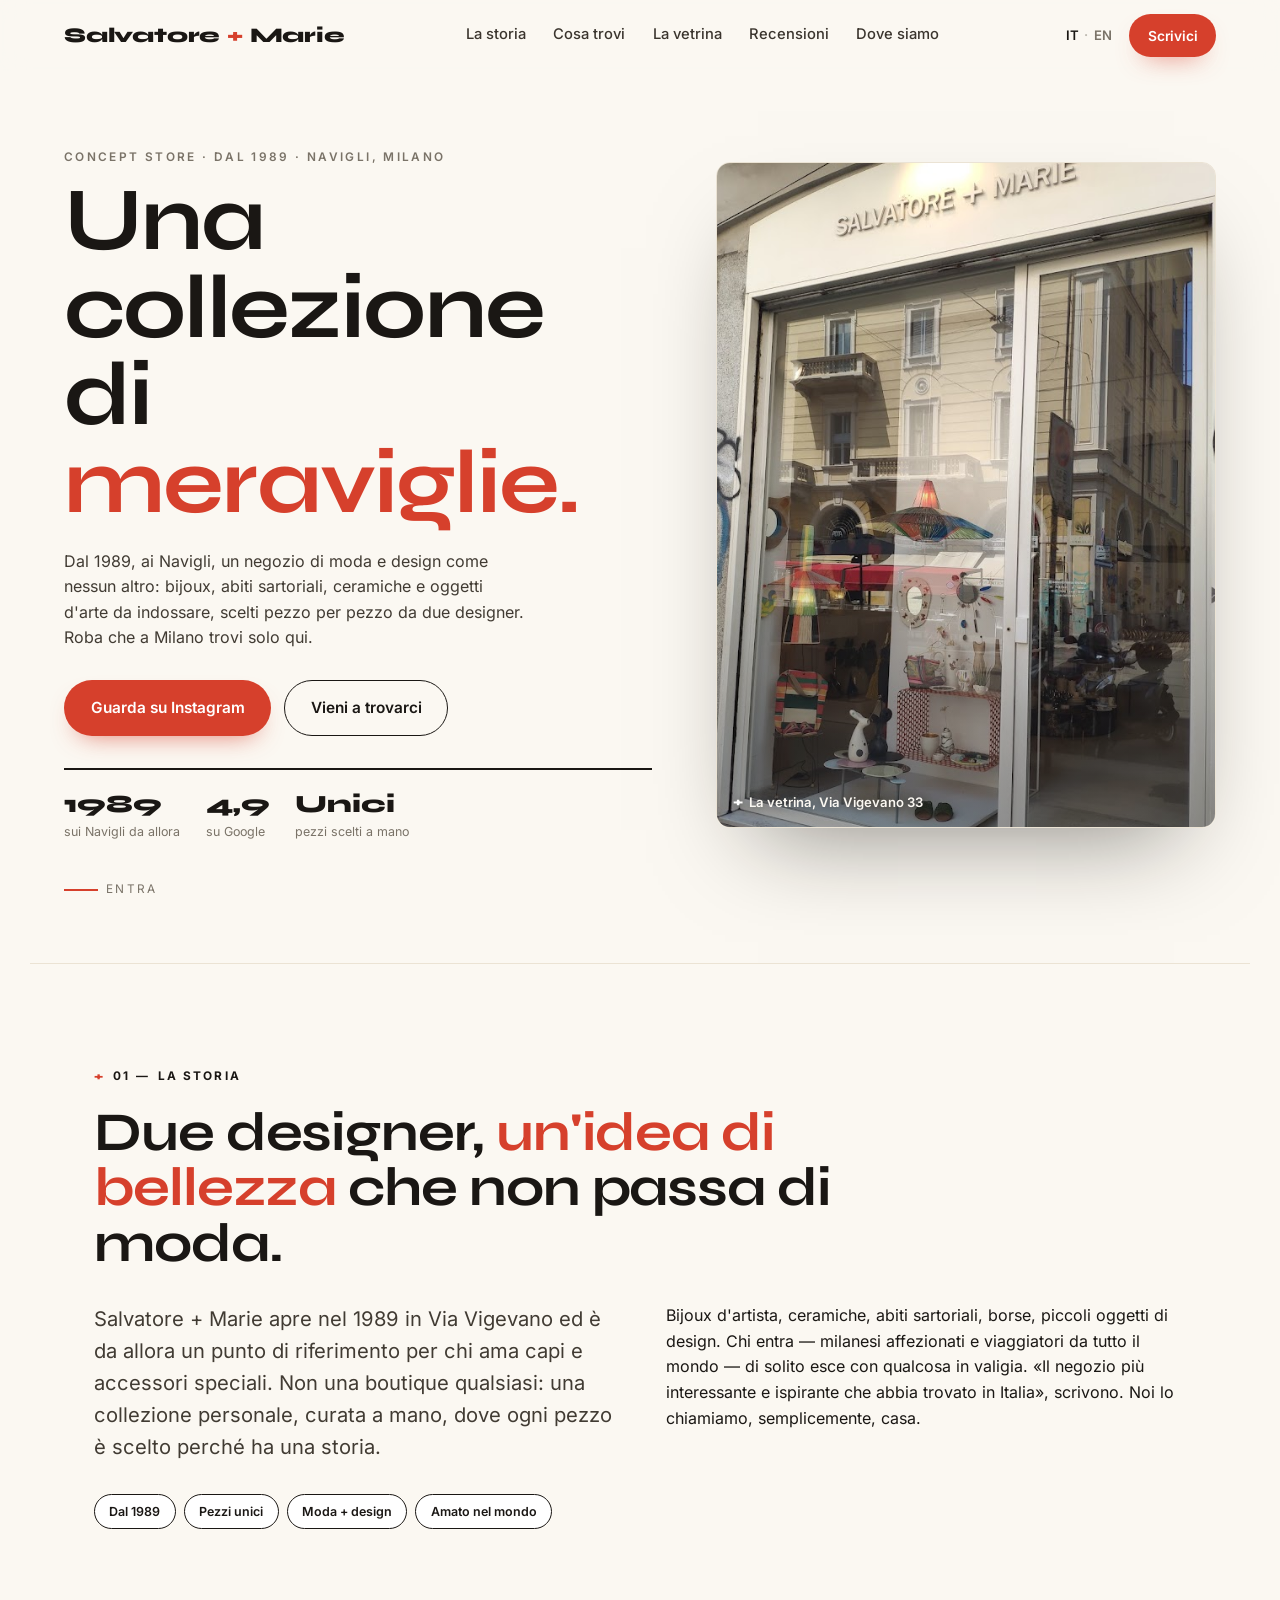
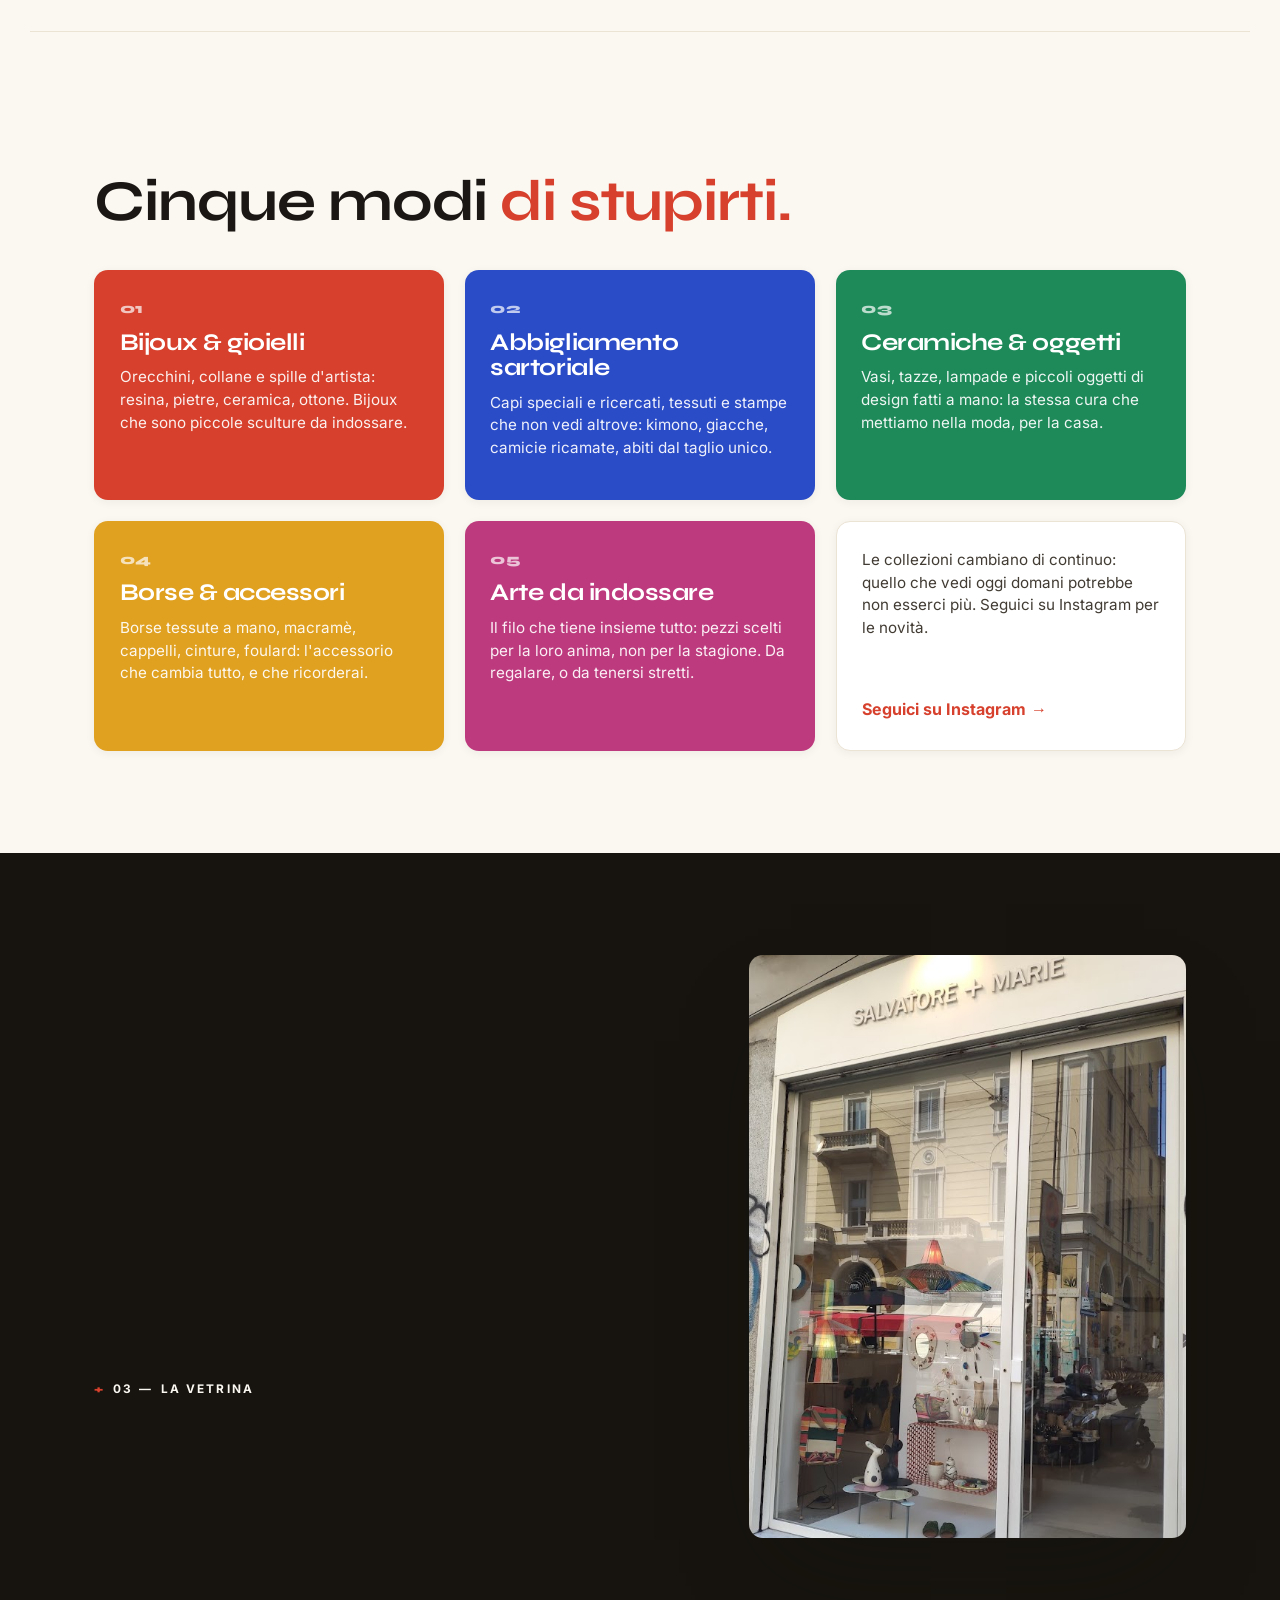
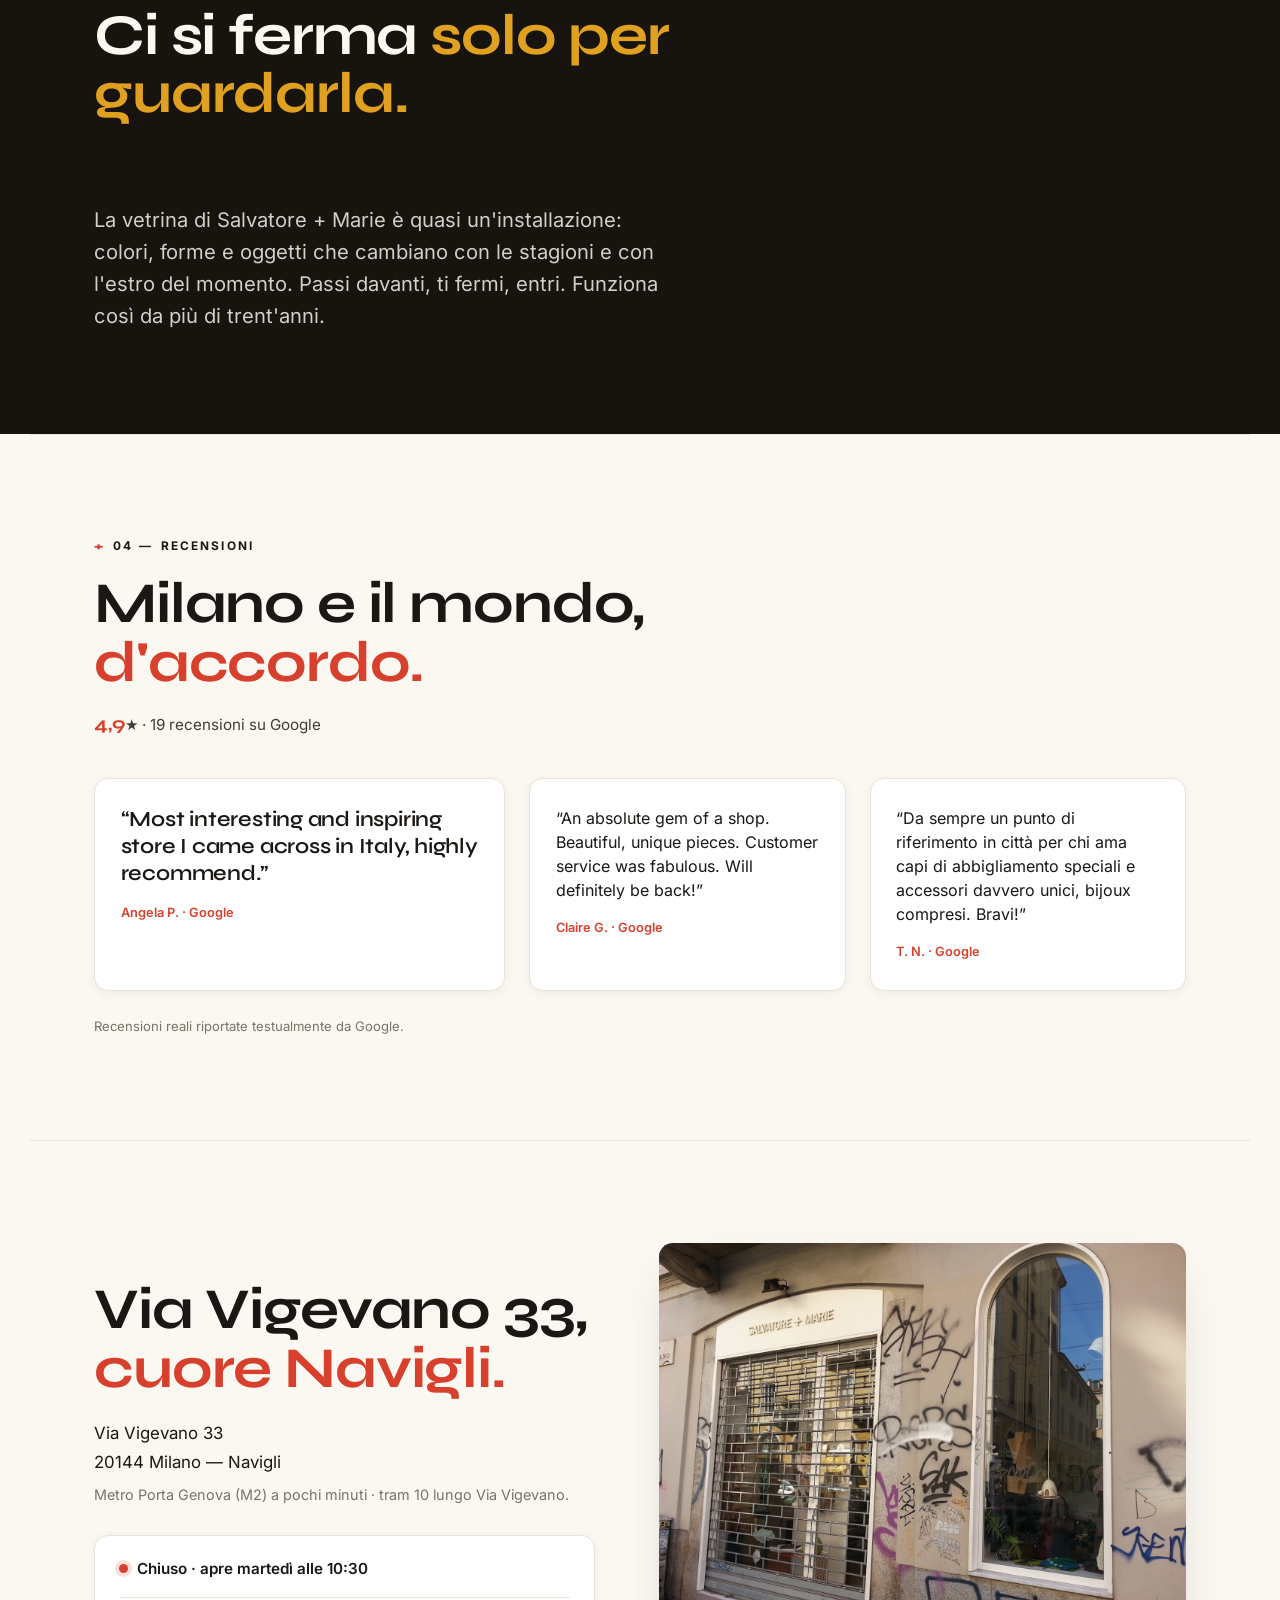
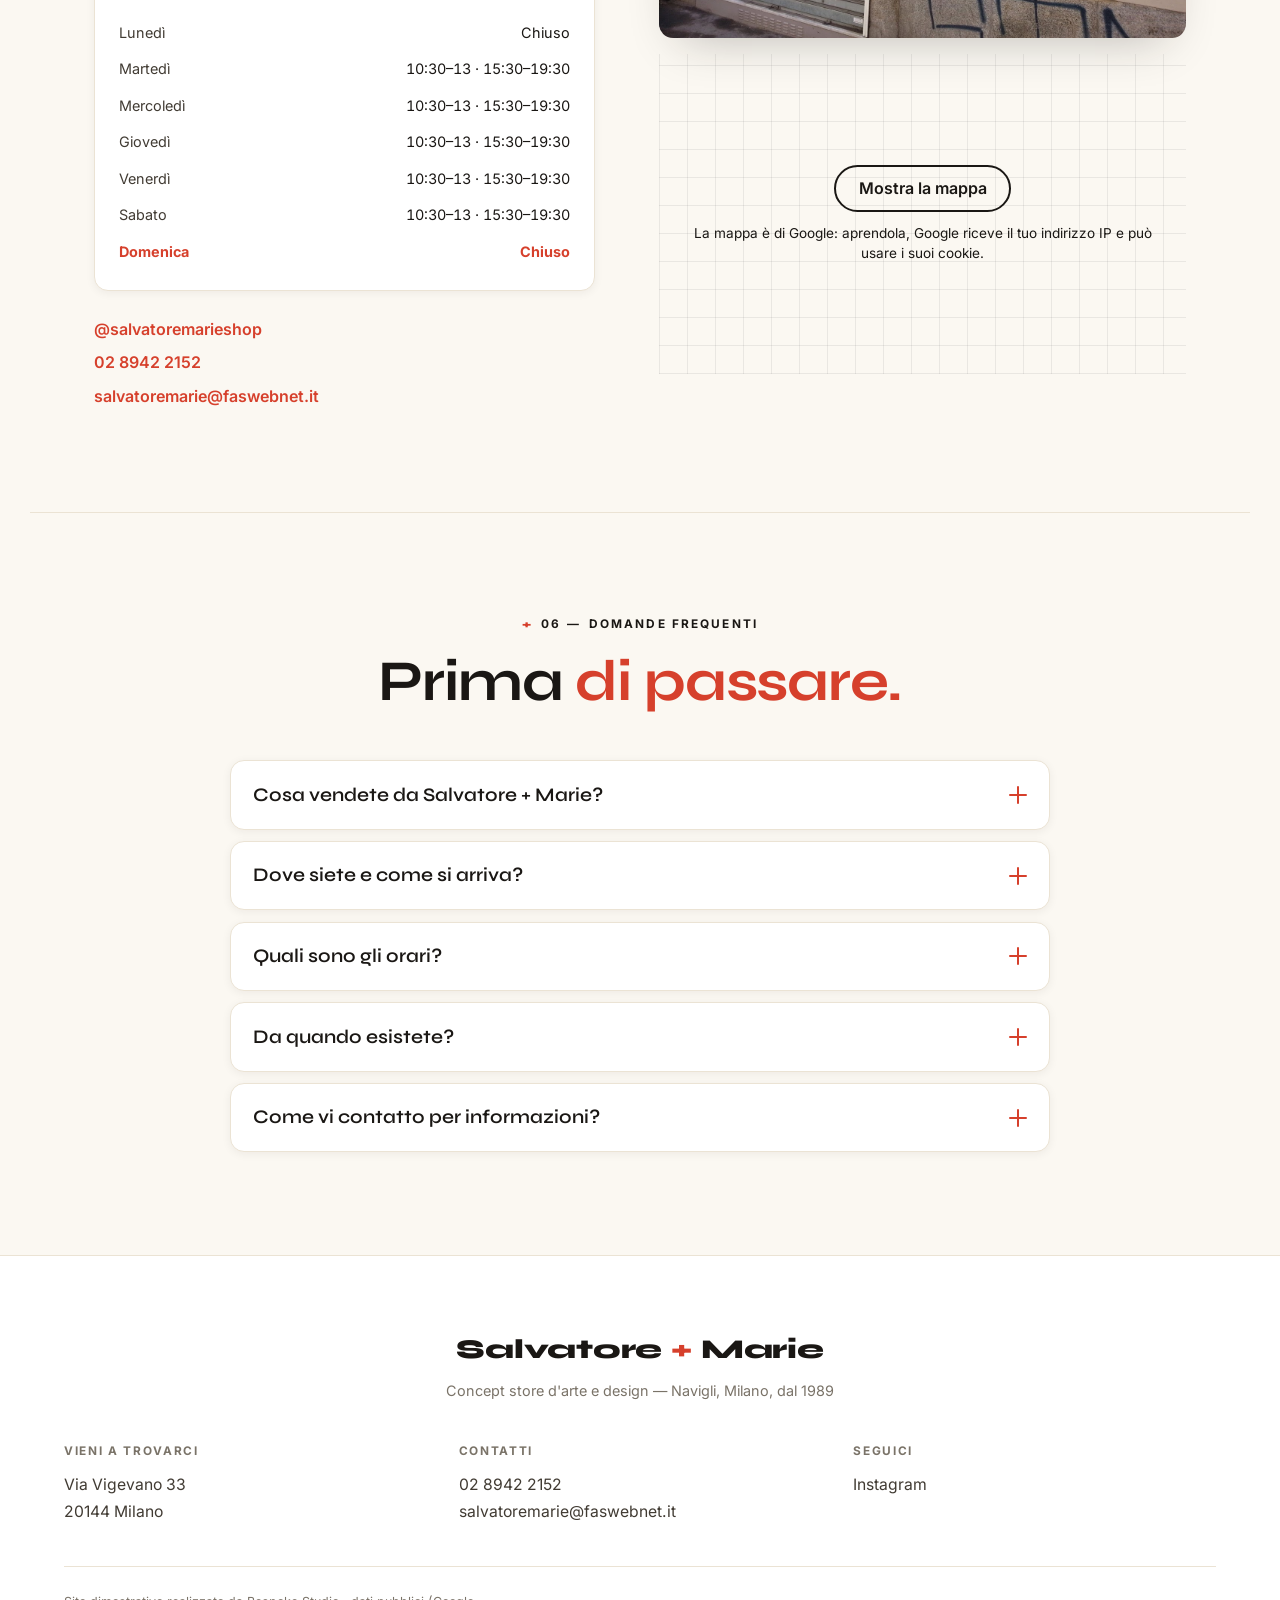
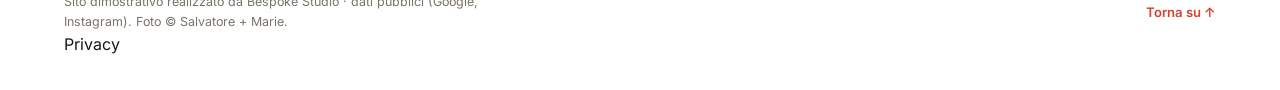
==== commit a405bc7d: "Privacy e pulizia: caratteri sul sito, mappa al clic, informativa, noindex - caratteri copiati nel s" ====
--- a/index.html
+++ b/index.html
@@ -3,6 +3,7 @@
 <head>
 <meta charset="utf-8">
 <meta name="viewport" content="width=device-width, initial-scale=1">
+<meta name="robots" content="noindex">
 <title>Salvatore + Marie — Concept store d'arte e design ai Navigli, Milano dal 1989</title>
 <meta name="description" content="Salvatore + Marie: dal 1989 il concept store dei Navigli, in Via Vigevano 33 a Milano. Bijoux, abbigliamento sartoriale, ceramiche, borse e oggetti d'arte da indossare, scelti da due designer. 4,9★ su Google. Vieni a trovarci.">
 <meta name="theme-color" content="#D6402C">
@@ -26,9 +27,7 @@
 <link rel="icon" href="favicon-32.png" sizes="32x32" type="image/png">
 <link rel="apple-touch-icon" href="apple-touch-icon.png">
 
-<link rel="preconnect" href="https://fonts.googleapis.com">
-<link rel="preconnect" href="https://fonts.gstatic.com" crossorigin>
-<link href="https://fonts.googleapis.com/css2?family=Syne:wght@500;600;700;800&family=Inter:wght@400;500;600;700&display=swap" rel="stylesheet">
+<link rel="stylesheet" href="fonts/fonts.css?v=1">
 
 <link rel="stylesheet" href="css/styles.css?v=1">
 <script>document.documentElement.className = document.documentElement.className.replace('no-js','js');</script>
@@ -52,13 +51,40 @@
     "postalCode": "20144",
     "addressCountry": "IT"
   },
-  "geo": { "@type": "GeoCoordinates", "latitude": 45.4529928, "longitude": 9.1721063 },
+  "geo": {
+    "@type": "GeoCoordinates",
+    "latitude": 45.4529928,
+    "longitude": 9.1721063
+  },
   "areaServed": "Navigli, Milano",
-  "sameAs": ["https://www.instagram.com/salvatoremarieshop/"],
-  "aggregateRating": { "@type": "AggregateRating", "ratingValue": "4.9", "reviewCount": "19", "bestRating": "5" },
+  "sameAs": [
+    "https://www.instagram.com/salvatoremarieshop/"
+  ],
   "openingHoursSpecification": [
-    { "@type": "OpeningHoursSpecification", "dayOfWeek": ["Tuesday","Wednesday","Thursday","Friday","Saturday"], "opens": "10:30", "closes": "13:00" },
-    { "@type": "OpeningHoursSpecification", "dayOfWeek": ["Tuesday","Wednesday","Thursday","Friday","Saturday"], "opens": "15:30", "closes": "19:30" }
+    {
+      "@type": "OpeningHoursSpecification",
+      "dayOfWeek": [
+        "Tuesday",
+        "Wednesday",
+        "Thursday",
+        "Friday",
+        "Saturday"
+      ],
+      "opens": "10:30",
+      "closes": "13:00"
+    },
+    {
+      "@type": "OpeningHoursSpecification",
+      "dayOfWeek": [
+        "Tuesday",
+        "Wednesday",
+        "Thursday",
+        "Friday",
+        "Saturday"
+      ],
+      "opens": "15:30",
+      "closes": "19:30"
+    }
   ]
 }
 </script>
@@ -241,7 +267,7 @@
         <figure class="where__facade">
           <img src="img/shop/facciata.jpg" width="1050" height="788" alt="La facciata di Salvatore + Marie in Via Vigevano 33, ai Navigli" loading="lazy">
         </figure>
-        <iframe title="Mappa — Salvatore + Marie, Via Vigevano 33, Milano" src="https://www.google.com/maps?q=Via%20Vigevano%2033,%2020144%20Milano&output=embed" loading="lazy" referrerpolicy="no-referrer-when-downgrade"></iframe>
+        <div class="mappa-clic" data-mappa-clic style="--mappa-h: 320px"><template><iframe title="Mappa — Salvatore + Marie, Via Vigevano 33, Milano" src="https://www.google.com/maps?q=Via%20Vigevano%2033,%2020144%20Milano&output=embed" loading="lazy" referrerpolicy="no-referrer-when-downgrade"></iframe></template><div class="mappa-clic__velo"><a class="mappa-clic__btn" href="https://www.google.com/maps/search/?api=1&amp;query=Via%20Vigevano%2033%2C%2020144%20Milano" target="_blank" rel="noopener">Mostra la mappa</a><p class="mappa-clic__nota">La mappa è di Google: aprendola, Google riceve il tuo indirizzo IP e può usare i suoi cookie.</p></div></div>
       </div>
     </div>
   </section>
@@ -277,6 +303,7 @@
     <p data-i18n="foot.demo">Sito dimostrativo realizzato da Bespoke Studio · dati pubblici (Google, Instagram). Foto © Salvatore + Marie.</p>
     <a href="#top" class="foot__up" data-i18n="foot.up">Torna su ↑</a>
   </div>
+  <p class="privacy-link"><a href="privacy.html">Privacy</a></p>
 </footer>
 
 <div class="action-bar" aria-label="Azioni rapide">
@@ -286,5 +313,6 @@
 </div>
 
 <script src="js/main.js?v=1"></script>
+<script src="js/mappa-clic.js?v=1" defer></script>
 </body>
 </html>
--- a/fonts/fonts.css
+++ b/fonts/fonts.css
@@ -0,0 +1,361 @@
+/* Caratteri ospitati sul sito: nessuna richiesta a Google Fonts o Fontshare (giro privacy 1/10/2026). Licenze in LICENSE.txt. */
+/* cyrillic-ext */
+@font-face {
+  font-family: 'Inter';
+  font-style: normal;
+  font-weight: 400;
+  font-display: swap;
+  src: url(inter-v20-UcC73FwrK3iLTeHuS_nVMrMxCp50SjIa2JL7SUc.woff2) format('woff2');
+  unicode-range: U+0460-052F, U+1C80-1C8A, U+20B4, U+2DE0-2DFF, U+A640-A69F, U+FE2E-FE2F;
+}
+/* cyrillic */
+@font-face {
+  font-family: 'Inter';
+  font-style: normal;
+  font-weight: 400;
+  font-display: swap;
+  src: url(inter-v20-UcC73FwrK3iLTeHuS_nVMrMxCp50SjIa0ZL7SUc.woff2) format('woff2');
+  unicode-range: U+0301, U+0400-045F, U+0490-0491, U+04B0-04B1, U+2116;
+}
+/* greek-ext */
+@font-face {
+  font-family: 'Inter';
+  font-style: normal;
+  font-weight: 400;
+  font-display: swap;
+  src: url(inter-v20-UcC73FwrK3iLTeHuS_nVMrMxCp50SjIa2ZL7SUc.woff2) format('woff2');
+  unicode-range: U+1F00-1FFF;
+}
+/* greek */
+@font-face {
+  font-family: 'Inter';
+  font-style: normal;
+  font-weight: 400;
+  font-display: swap;
+  src: url(inter-v20-UcC73FwrK3iLTeHuS_nVMrMxCp50SjIa1pL7SUc.woff2) format('woff2');
+  unicode-range: U+0370-0377, U+037A-037F, U+0384-038A, U+038C, U+038E-03A1, U+03A3-03FF;
+}
+/* vietnamese */
+@font-face {
+  font-family: 'Inter';
+  font-style: normal;
+  font-weight: 400;
+  font-display: swap;
+  src: url(inter-v20-UcC73FwrK3iLTeHuS_nVMrMxCp50SjIa2pL7SUc.woff2) format('woff2');
+  unicode-range: U+0102-0103, U+0110-0111, U+0128-0129, U+0168-0169, U+01A0-01A1, U+01AF-01B0, U+0300-0301, U+0303-0304, U+0308-0309, U+0323, U+0329, U+1EA0-1EF9, U+20AB;
+}
+/* latin-ext */
+@font-face {
+  font-family: 'Inter';
+  font-style: normal;
+  font-weight: 400;
+  font-display: swap;
+  src: url(inter-v20-UcC73FwrK3iLTeHuS_nVMrMxCp50SjIa25L7SUc.woff2) format('woff2');
+  unicode-range: U+0100-02BA, U+02BD-02C5, U+02C7-02CC, U+02CE-02D7, U+02DD-02FF, U+0304, U+0308, U+0329, U+1D00-1DBF, U+1E00-1E9F, U+1EF2-1EFF, U+2020, U+20A0-20AB, U+20AD-20C0, U+2113, U+2C60-2C7F, U+A720-A7FF;
+}
+/* latin */
+@font-face {
+  font-family: 'Inter';
+  font-style: normal;
+  font-weight: 400;
+  font-display: swap;
+  src: url(inter-v20-UcC73FwrK3iLTeHuS_nVMrMxCp50SjIa1ZL7.woff2) format('woff2');
+  unicode-range: U+0000-00FF, U+0131, U+0152-0153, U+02BB-02BC, U+02C6, U+02DA, U+02DC, U+0304, U+0308, U+0329, U+2000-206F, U+20AC, U+2122, U+2191, U+2193, U+2212, U+2215, U+FEFF, U+FFFD;
+}
+/* cyrillic-ext */
+@font-face {
+  font-family: 'Inter';
+  font-style: normal;
+  font-weight: 500;
+  font-display: swap;
+  src: url(inter-v20-UcC73FwrK3iLTeHuS_nVMrMxCp50SjIa2JL7SUc.woff2) format('woff2');
+  unicode-range: U+0460-052F, U+1C80-1C8A, U+20B4, U+2DE0-2DFF, U+A640-A69F, U+FE2E-FE2F;
+}
+/* cyrillic */
+@font-face {
+  font-family: 'Inter';
+  font-style: normal;
+  font-weight: 500;
+  font-display: swap;
+  src: url(inter-v20-UcC73FwrK3iLTeHuS_nVMrMxCp50SjIa0ZL7SUc.woff2) format('woff2');
+  unicode-range: U+0301, U+0400-045F, U+0490-0491, U+04B0-04B1, U+2116;
+}
+/* greek-ext */
+@font-face {
+  font-family: 'Inter';
+  font-style: normal;
+  font-weight: 500;
+  font-display: swap;
+  src: url(inter-v20-UcC73FwrK3iLTeHuS_nVMrMxCp50SjIa2ZL7SUc.woff2) format('woff2');
+  unicode-range: U+1F00-1FFF;
+}
+/* greek */
+@font-face {
+  font-family: 'Inter';
+  font-style: normal;
+  font-weight: 500;
+  font-display: swap;
+  src: url(inter-v20-UcC73FwrK3iLTeHuS_nVMrMxCp50SjIa1pL7SUc.woff2) format('woff2');
+  unicode-range: U+0370-0377, U+037A-037F, U+0384-038A, U+038C, U+038E-03A1, U+03A3-03FF;
+}
+/* vietnamese */
+@font-face {
+  font-family: 'Inter';
+  font-style: normal;
+  font-weight: 500;
+  font-display: swap;
+  src: url(inter-v20-UcC73FwrK3iLTeHuS_nVMrMxCp50SjIa2pL7SUc.woff2) format('woff2');
+  unicode-range: U+0102-0103, U+0110-0111, U+0128-0129, U+0168-0169, U+01A0-01A1, U+01AF-01B0, U+0300-0301, U+0303-0304, U+0308-0309, U+0323, U+0329, U+1EA0-1EF9, U+20AB;
+}
+/* latin-ext */
+@font-face {
+  font-family: 'Inter';
+  font-style: normal;
+  font-weight: 500;
+  font-display: swap;
+  src: url(inter-v20-UcC73FwrK3iLTeHuS_nVMrMxCp50SjIa25L7SUc.woff2) format('woff2');
+  unicode-range: U+0100-02BA, U+02BD-02C5, U+02C7-02CC, U+02CE-02D7, U+02DD-02FF, U+0304, U+0308, U+0329, U+1D00-1DBF, U+1E00-1E9F, U+1EF2-1EFF, U+2020, U+20A0-20AB, U+20AD-20C0, U+2113, U+2C60-2C7F, U+A720-A7FF;
+}
+/* latin */
+@font-face {
+  font-family: 'Inter';
+  font-style: normal;
+  font-weight: 500;
+  font-display: swap;
+  src: url(inter-v20-UcC73FwrK3iLTeHuS_nVMrMxCp50SjIa1ZL7.woff2) format('woff2');
+  unicode-range: U+0000-00FF, U+0131, U+0152-0153, U+02BB-02BC, U+02C6, U+02DA, U+02DC, U+0304, U+0308, U+0329, U+2000-206F, U+20AC, U+2122, U+2191, U+2193, U+2212, U+2215, U+FEFF, U+FFFD;
+}
+/* cyrillic-ext */
+@font-face {
+  font-family: 'Inter';
+  font-style: normal;
+  font-weight: 600;
+  font-display: swap;
+  src: url(inter-v20-UcC73FwrK3iLTeHuS_nVMrMxCp50SjIa2JL7SUc.woff2) format('woff2');
+  unicode-range: U+0460-052F, U+1C80-1C8A, U+20B4, U+2DE0-2DFF, U+A640-A69F, U+FE2E-FE2F;
+}
+/* cyrillic */
+@font-face {
+  font-family: 'Inter';
+  font-style: normal;
+  font-weight: 600;
+  font-display: swap;
+  src: url(inter-v20-UcC73FwrK3iLTeHuS_nVMrMxCp50SjIa0ZL7SUc.woff2) format('woff2');
+  unicode-range: U+0301, U+0400-045F, U+0490-0491, U+04B0-04B1, U+2116;
+}
+/* greek-ext */
+@font-face {
+  font-family: 'Inter';
+  font-style: normal;
+  font-weight: 600;
+  font-display: swap;
+  src: url(inter-v20-UcC73FwrK3iLTeHuS_nVMrMxCp50SjIa2ZL7SUc.woff2) format('woff2');
+  unicode-range: U+1F00-1FFF;
+}
+/* greek */
+@font-face {
+  font-family: 'Inter';
+  font-style: normal;
+  font-weight: 600;
+  font-display: swap;
+  src: url(inter-v20-UcC73FwrK3iLTeHuS_nVMrMxCp50SjIa1pL7SUc.woff2) format('woff2');
+  unicode-range: U+0370-0377, U+037A-037F, U+0384-038A, U+038C, U+038E-03A1, U+03A3-03FF;
+}
+/* vietnamese */
+@font-face {
+  font-family: 'Inter';
+  font-style: normal;
+  font-weight: 600;
+  font-display: swap;
+  src: url(inter-v20-UcC73FwrK3iLTeHuS_nVMrMxCp50SjIa2pL7SUc.woff2) format('woff2');
+  unicode-range: U+0102-0103, U+0110-0111, U+0128-0129, U+0168-0169, U+01A0-01A1, U+01AF-01B0, U+0300-0301, U+0303-0304, U+0308-0309, U+0323, U+0329, U+1EA0-1EF9, U+20AB;
+}
+/* latin-ext */
+@font-face {
+  font-family: 'Inter';
+  font-style: normal;
+  font-weight: 600;
+  font-display: swap;
+  src: url(inter-v20-UcC73FwrK3iLTeHuS_nVMrMxCp50SjIa25L7SUc.woff2) format('woff2');
+  unicode-range: U+0100-02BA, U+02BD-02C5, U+02C7-02CC, U+02CE-02D7, U+02DD-02FF, U+0304, U+0308, U+0329, U+1D00-1DBF, U+1E00-1E9F, U+1EF2-1EFF, U+2020, U+20A0-20AB, U+20AD-20C0, U+2113, U+2C60-2C7F, U+A720-A7FF;
+}
+/* latin */
+@font-face {
+  font-family: 'Inter';
+  font-style: normal;
+  font-weight: 600;
+  font-display: swap;
+  src: url(inter-v20-UcC73FwrK3iLTeHuS_nVMrMxCp50SjIa1ZL7.woff2) format('woff2');
+  unicode-range: U+0000-00FF, U+0131, U+0152-0153, U+02BB-02BC, U+02C6, U+02DA, U+02DC, U+0304, U+0308, U+0329, U+2000-206F, U+20AC, U+2122, U+2191, U+2193, U+2212, U+2215, U+FEFF, U+FFFD;
+}
+/* cyrillic-ext */
+@font-face {
+  font-family: 'Inter';
+  font-style: normal;
+  font-weight: 700;
+  font-display: swap;
+  src: url(inter-v20-UcC73FwrK3iLTeHuS_nVMrMxCp50SjIa2JL7SUc.woff2) format('woff2');
+  unicode-range: U+0460-052F, U+1C80-1C8A, U+20B4, U+2DE0-2DFF, U+A640-A69F, U+FE2E-FE2F;
+}
+/* cyrillic */
+@font-face {
+  font-family: 'Inter';
+  font-style: normal;
+  font-weight: 700;
+  font-display: swap;
+  src: url(inter-v20-UcC73FwrK3iLTeHuS_nVMrMxCp50SjIa0ZL7SUc.woff2) format('woff2');
+  unicode-range: U+0301, U+0400-045F, U+0490-0491, U+04B0-04B1, U+2116;
+}
+/* greek-ext */
+@font-face {
+  font-family: 'Inter';
+  font-style: normal;
+  font-weight: 700;
+  font-display: swap;
+  src: url(inter-v20-UcC73FwrK3iLTeHuS_nVMrMxCp50SjIa2ZL7SUc.woff2) format('woff2');
+  unicode-range: U+1F00-1FFF;
+}
+/* greek */
+@font-face {
+  font-family: 'Inter';
+  font-style: normal;
+  font-weight: 700;
+  font-display: swap;
+  src: url(inter-v20-UcC73FwrK3iLTeHuS_nVMrMxCp50SjIa1pL7SUc.woff2) format('woff2');
+  unicode-range: U+0370-0377, U+037A-037F, U+0384-038A, U+038C, U+038E-03A1, U+03A3-03FF;
+}
+/* vietnamese */
+@font-face {
+  font-family: 'Inter';
+  font-style: normal;
+  font-weight: 700;
+  font-display: swap;
+  src: url(inter-v20-UcC73FwrK3iLTeHuS_nVMrMxCp50SjIa2pL7SUc.woff2) format('woff2');
+  unicode-range: U+0102-0103, U+0110-0111, U+0128-0129, U+0168-0169, U+01A0-01A1, U+01AF-01B0, U+0300-0301, U+0303-0304, U+0308-0309, U+0323, U+0329, U+1EA0-1EF9, U+20AB;
+}
+/* latin-ext */
+@font-face {
+  font-family: 'Inter';
+  font-style: normal;
+  font-weight: 700;
+  font-display: swap;
+  src: url(inter-v20-UcC73FwrK3iLTeHuS_nVMrMxCp50SjIa25L7SUc.woff2) format('woff2');
+  unicode-range: U+0100-02BA, U+02BD-02C5, U+02C7-02CC, U+02CE-02D7, U+02DD-02FF, U+0304, U+0308, U+0329, U+1D00-1DBF, U+1E00-1E9F, U+1EF2-1EFF, U+2020, U+20A0-20AB, U+20AD-20C0, U+2113, U+2C60-2C7F, U+A720-A7FF;
+}
+/* latin */
+@font-face {
+  font-family: 'Inter';
+  font-style: normal;
+  font-weight: 700;
+  font-display: swap;
+  src: url(inter-v20-UcC73FwrK3iLTeHuS_nVMrMxCp50SjIa1ZL7.woff2) format('woff2');
+  unicode-range: U+0000-00FF, U+0131, U+0152-0153, U+02BB-02BC, U+02C6, U+02DA, U+02DC, U+0304, U+0308, U+0329, U+2000-206F, U+20AC, U+2122, U+2191, U+2193, U+2212, U+2215, U+FEFF, U+FFFD;
+}
+/* greek */
+@font-face {
+  font-family: 'Syne';
+  font-style: normal;
+  font-weight: 500;
+  font-display: swap;
+  src: url(syne-v24-8vIH7w4qzmVxm2NL9Hz_.woff2) format('woff2');
+  unicode-range: U+0370-0377, U+037A-037F, U+0384-038A, U+038C, U+038E-03A1, U+03A3-03FF;
+}
+/* latin-ext */
+@font-face {
+  font-family: 'Syne';
+  font-style: normal;
+  font-weight: 500;
+  font-display: swap;
+  src: url(syne-v24-8vIH7w4qzmVxm25L9Hz_.woff2) format('woff2');
+  unicode-range: U+0100-02BA, U+02BD-02C5, U+02C7-02CC, U+02CE-02D7, U+02DD-02FF, U+0304, U+0308, U+0329, U+1D00-1DBF, U+1E00-1E9F, U+1EF2-1EFF, U+2020, U+20A0-20AB, U+20AD-20C0, U+2113, U+2C60-2C7F, U+A720-A7FF;
+}
+/* latin */
+@font-face {
+  font-family: 'Syne';
+  font-style: normal;
+  font-weight: 500;
+  font-display: swap;
+  src: url(syne-v24-8vIH7w4qzmVxm2BL9A.woff2) format('woff2');
+  unicode-range: U+0000-00FF, U+0131, U+0152-0153, U+02BB-02BC, U+02C6, U+02DA, U+02DC, U+0304, U+0308, U+0329, U+2000-206F, U+20AC, U+2122, U+2191, U+2193, U+2212, U+2215, U+FEFF, U+FFFD;
+}
+/* greek */
+@font-face {
+  font-family: 'Syne';
+  font-style: normal;
+  font-weight: 600;
+  font-display: swap;
+  src: url(syne-v24-8vIH7w4qzmVxm2NL9Hz_.woff2) format('woff2');
+  unicode-range: U+0370-0377, U+037A-037F, U+0384-038A, U+038C, U+038E-03A1, U+03A3-03FF;
+}
+/* latin-ext */
+@font-face {
+  font-family: 'Syne';
+  font-style: normal;
+  font-weight: 600;
+  font-display: swap;
+  src: url(syne-v24-8vIH7w4qzmVxm25L9Hz_.woff2) format('woff2');
+  unicode-range: U+0100-02BA, U+02BD-02C5, U+02C7-02CC, U+02CE-02D7, U+02DD-02FF, U+0304, U+0308, U+0329, U+1D00-1DBF, U+1E00-1E9F, U+1EF2-1EFF, U+2020, U+20A0-20AB, U+20AD-20C0, U+2113, U+2C60-2C7F, U+A720-A7FF;
+}
+/* latin */
+@font-face {
+  font-family: 'Syne';
+  font-style: normal;
+  font-weight: 600;
+  font-display: swap;
+  src: url(syne-v24-8vIH7w4qzmVxm2BL9A.woff2) format('woff2');
+  unicode-range: U+0000-00FF, U+0131, U+0152-0153, U+02BB-02BC, U+02C6, U+02DA, U+02DC, U+0304, U+0308, U+0329, U+2000-206F, U+20AC, U+2122, U+2191, U+2193, U+2212, U+2215, U+FEFF, U+FFFD;
+}
+/* greek */
+@font-face {
+  font-family: 'Syne';
+  font-style: normal;
+  font-weight: 700;
+  font-display: swap;
+  src: url(syne-v24-8vIH7w4qzmVxm2NL9Hz_.woff2) format('woff2');
+  unicode-range: U+0370-0377, U+037A-037F, U+0384-038A, U+038C, U+038E-03A1, U+03A3-03FF;
+}
+/* latin-ext */
+@font-face {
+  font-family: 'Syne';
+  font-style: normal;
+  font-weight: 700;
+  font-display: swap;
+  src: url(syne-v24-8vIH7w4qzmVxm25L9Hz_.woff2) format('woff2');
+  unicode-range: U+0100-02BA, U+02BD-02C5, U+02C7-02CC, U+02CE-02D7, U+02DD-02FF, U+0304, U+0308, U+0329, U+1D00-1DBF, U+1E00-1E9F, U+1EF2-1EFF, U+2020, U+20A0-20AB, U+20AD-20C0, U+2113, U+2C60-2C7F, U+A720-A7FF;
+}
+/* latin */
+@font-face {
+  font-family: 'Syne';
+  font-style: normal;
+  font-weight: 700;
+  font-display: swap;
+  src: url(syne-v24-8vIH7w4qzmVxm2BL9A.woff2) format('woff2');
+  unicode-range: U+0000-00FF, U+0131, U+0152-0153, U+02BB-02BC, U+02C6, U+02DA, U+02DC, U+0304, U+0308, U+0329, U+2000-206F, U+20AC, U+2122, U+2191, U+2193, U+2212, U+2215, U+FEFF, U+FFFD;
+}
+/* greek */
+@font-face {
+  font-family: 'Syne';
+  font-style: normal;
+  font-weight: 800;
+  font-display: swap;
+  src: url(syne-v24-8vIH7w4qzmVxm2NL9Hz_.woff2) format('woff2');
+  unicode-range: U+0370-0377, U+037A-037F, U+0384-038A, U+038C, U+038E-03A1, U+03A3-03FF;
+}
+/* latin-ext */
+@font-face {
+  font-family: 'Syne';
+  font-style: normal;
+  font-weight: 800;
+  font-display: swap;
+  src: url(syne-v24-8vIH7w4qzmVxm25L9Hz_.woff2) format('woff2');
+  unicode-range: U+0100-02BA, U+02BD-02C5, U+02C7-02CC, U+02CE-02D7, U+02DD-02FF, U+0304, U+0308, U+0329, U+1D00-1DBF, U+1E00-1E9F, U+1EF2-1EFF, U+2020, U+20A0-20AB, U+20AD-20C0, U+2113, U+2C60-2C7F, U+A720-A7FF;
+}
+/* latin */
+@font-face {
+  font-family: 'Syne';
+  font-style: normal;
+  font-weight: 800;
+  font-display: swap;
+  src: url(syne-v24-8vIH7w4qzmVxm2BL9A.woff2) format('woff2');
+  unicode-range: U+0000-00FF, U+0131, U+0152-0153, U+02BB-02BC, U+02C6, U+02DA, U+02DC, U+0304, U+0308, U+0329, U+2000-206F, U+20AC, U+2122, U+2191, U+2193, U+2212, U+2215, U+FEFF, U+FFFD;
+}
--- a/css/styles.css
+++ b/css/styles.css
@@ -282,3 +282,12 @@
   .hero__meta{gap:1.2rem}
   .where__map iframe{height:240px}
 }
+
+/*MAPPACLIC*/
+/* la mappa Google si carica solo al clic (giro privacy 1/10/2026) */
+.mappa-clic { display: flex; align-items: center; justify-content: center; width: 100%; height: 100%; min-height: var(--mappa-h, 320px); box-sizing: border-box; padding: 24px; text-align: center; background: repeating-linear-gradient(0deg, rgba(127, 127, 127, 0.14) 0 1px, transparent 1px 28px), repeating-linear-gradient(90deg, rgba(127, 127, 127, 0.14) 0 1px, transparent 1px 28px); }
+.mappa-clic__velo { display: flex; flex-direction: column; align-items: center; gap: 12px; max-width: 32em; }
+.mappa-clic__btn { display: inline-block; padding: 0.75em 1.4em; border: 2px solid currentColor; border-radius: 999px; color: inherit; font: inherit; font-weight: 600; line-height: 1.2; text-decoration: none; background: transparent; cursor: pointer; }
+.mappa-clic__btn:hover, .mappa-clic__btn:focus-visible { text-decoration: underline; }
+.mappa-clic__nota { margin: 0; font-size: 0.85em; line-height: 1.45; }
+/*/MAPPACLIC*/
